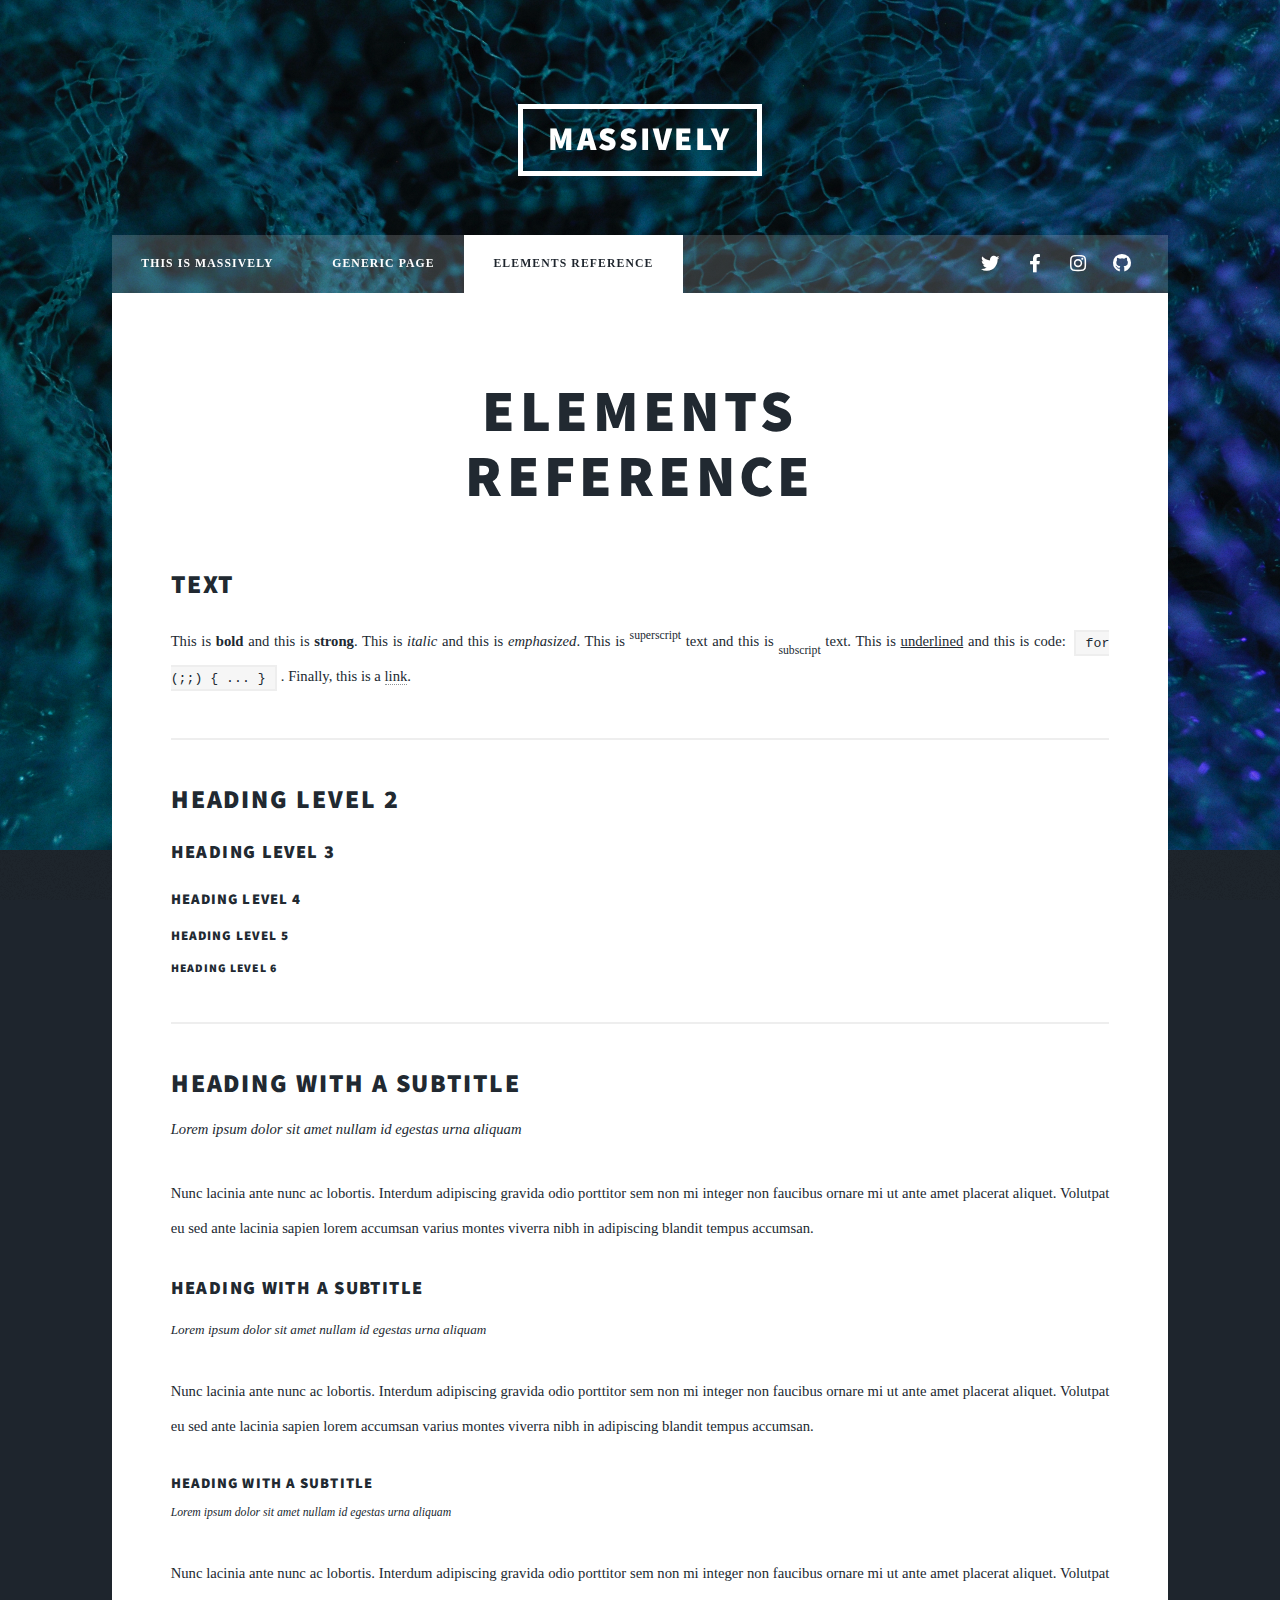
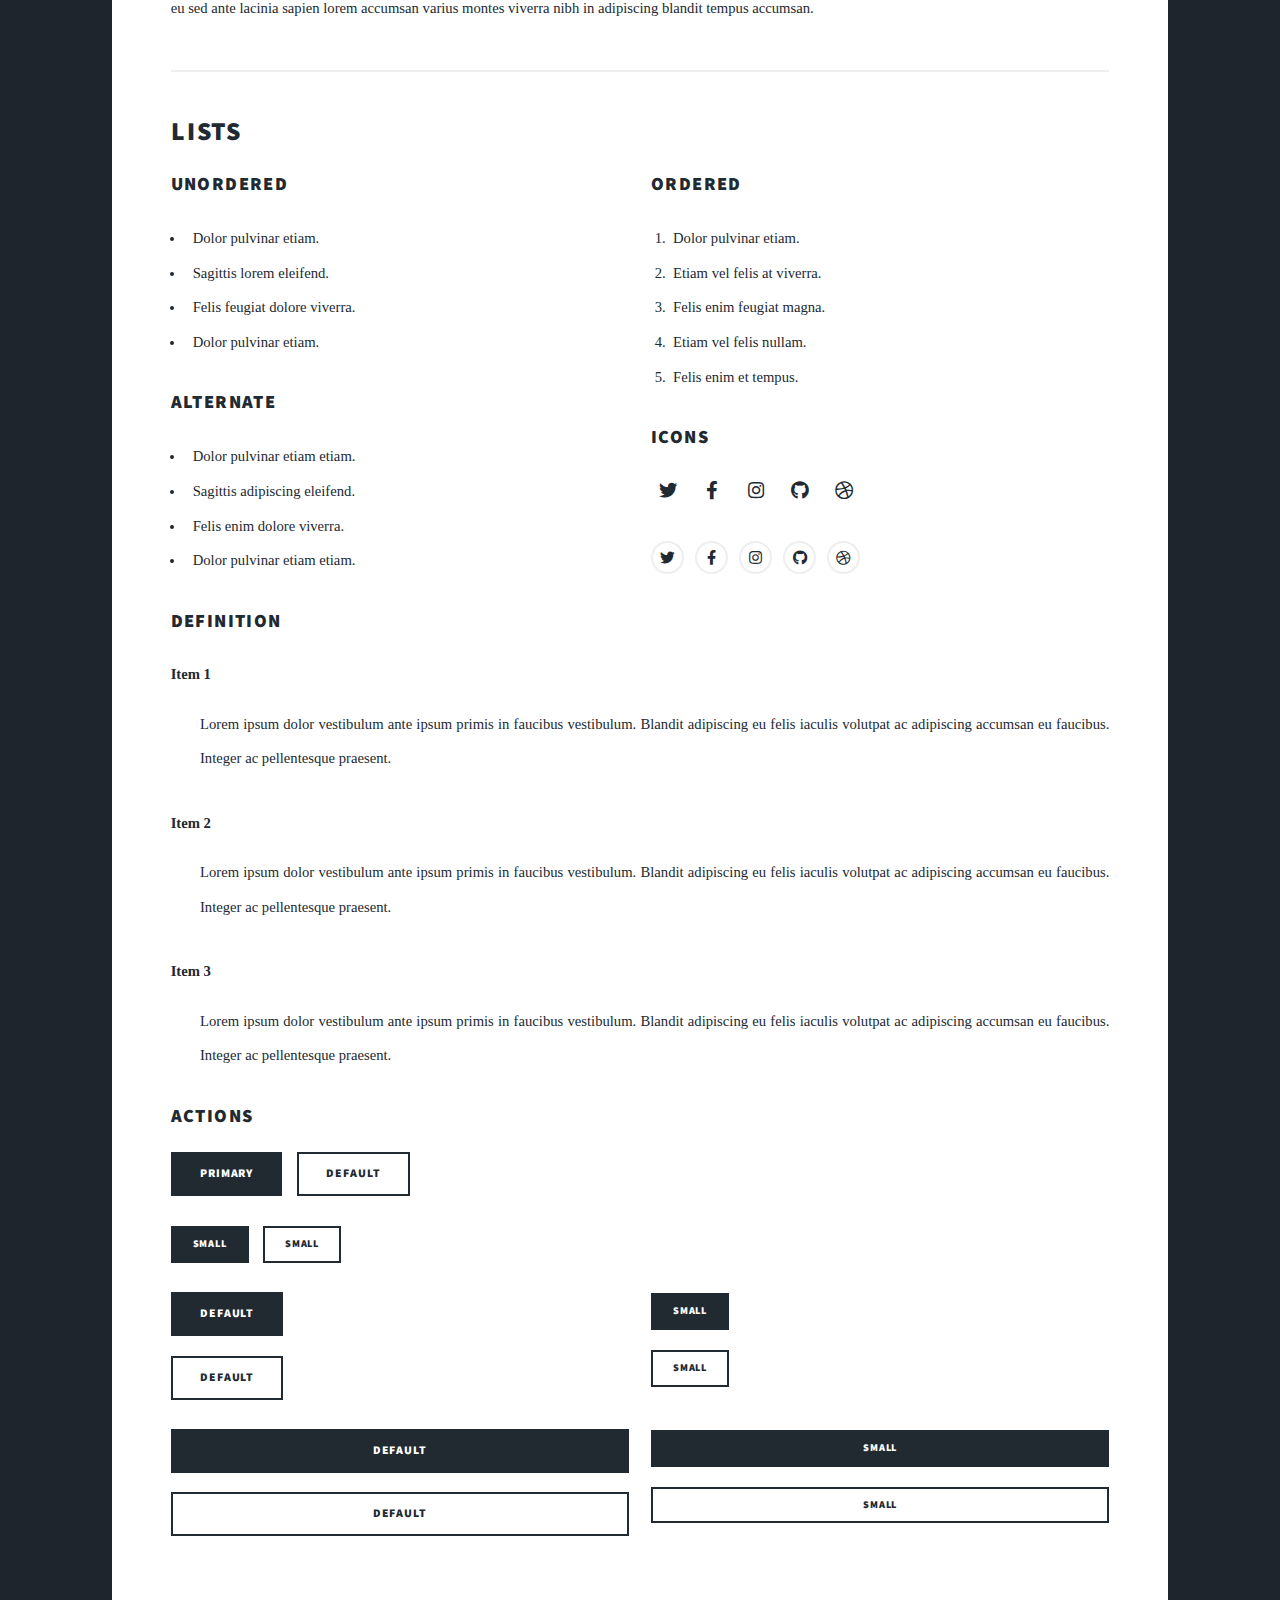
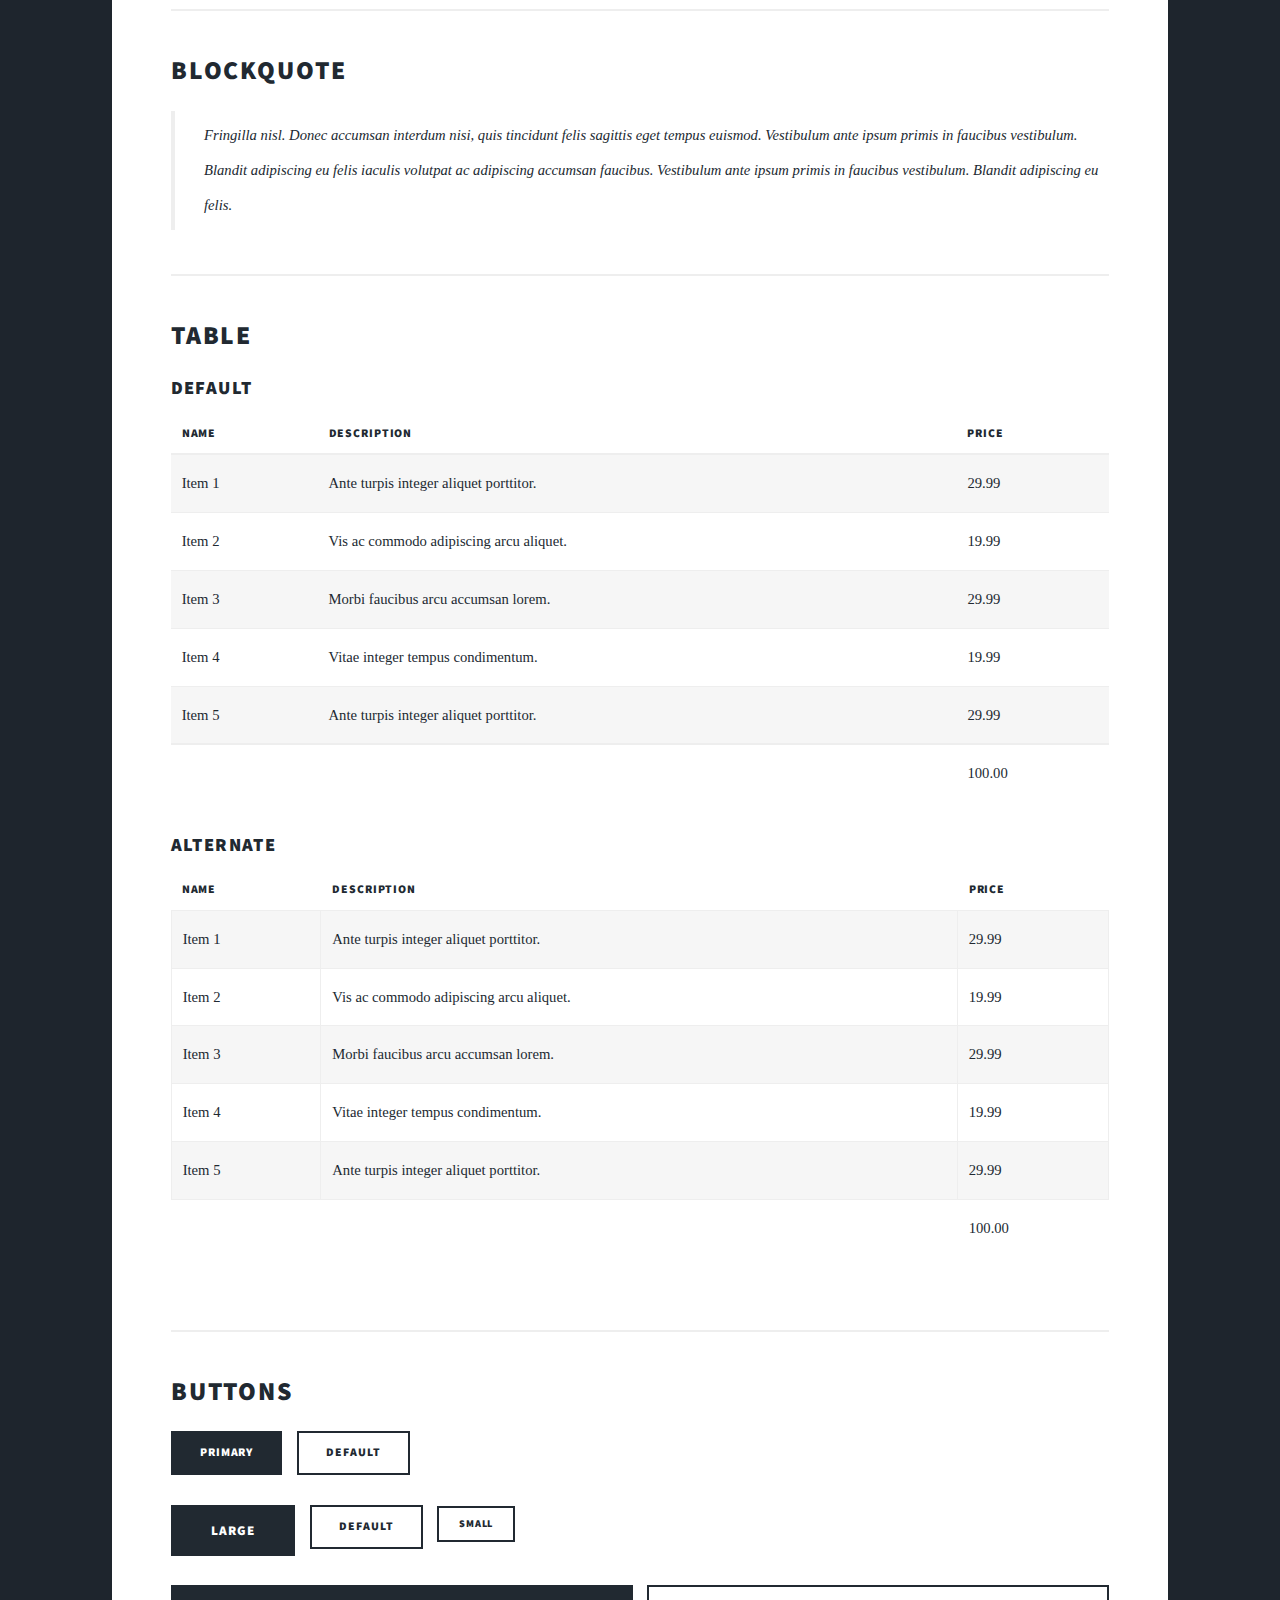
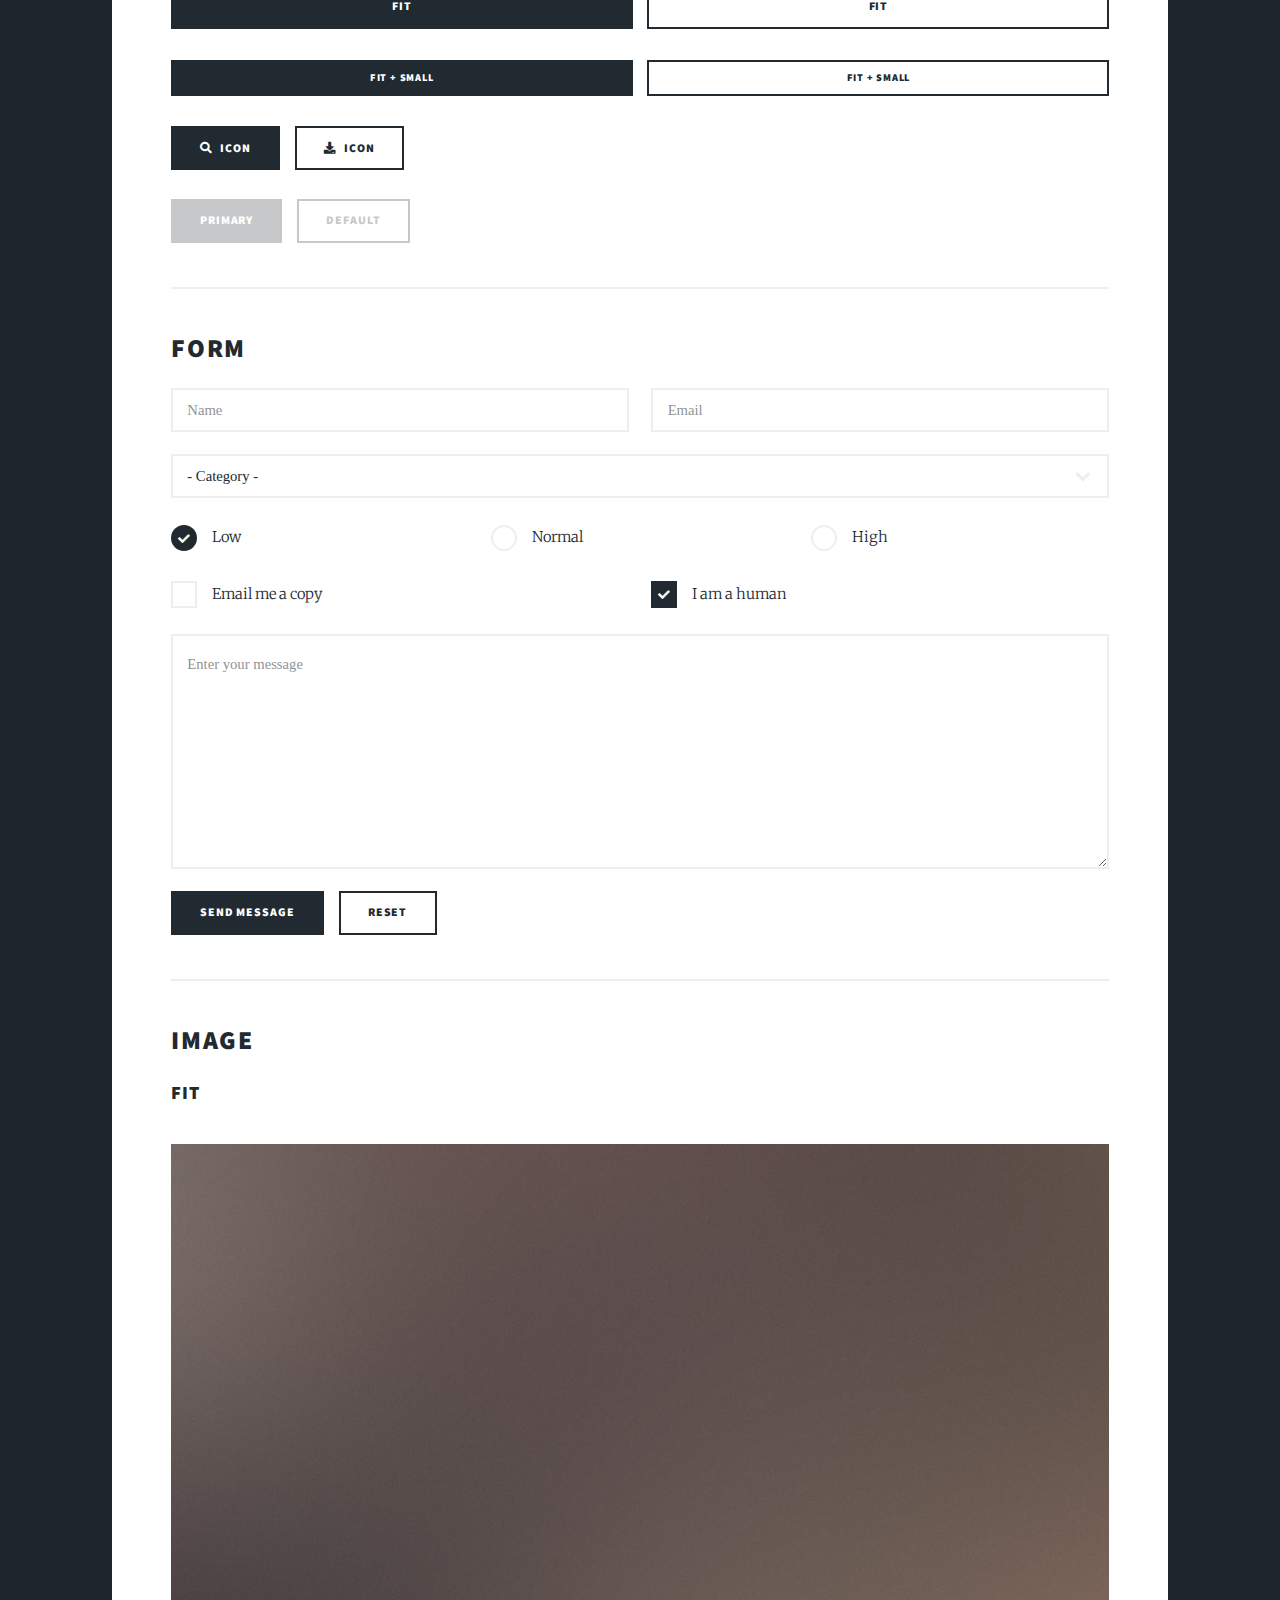
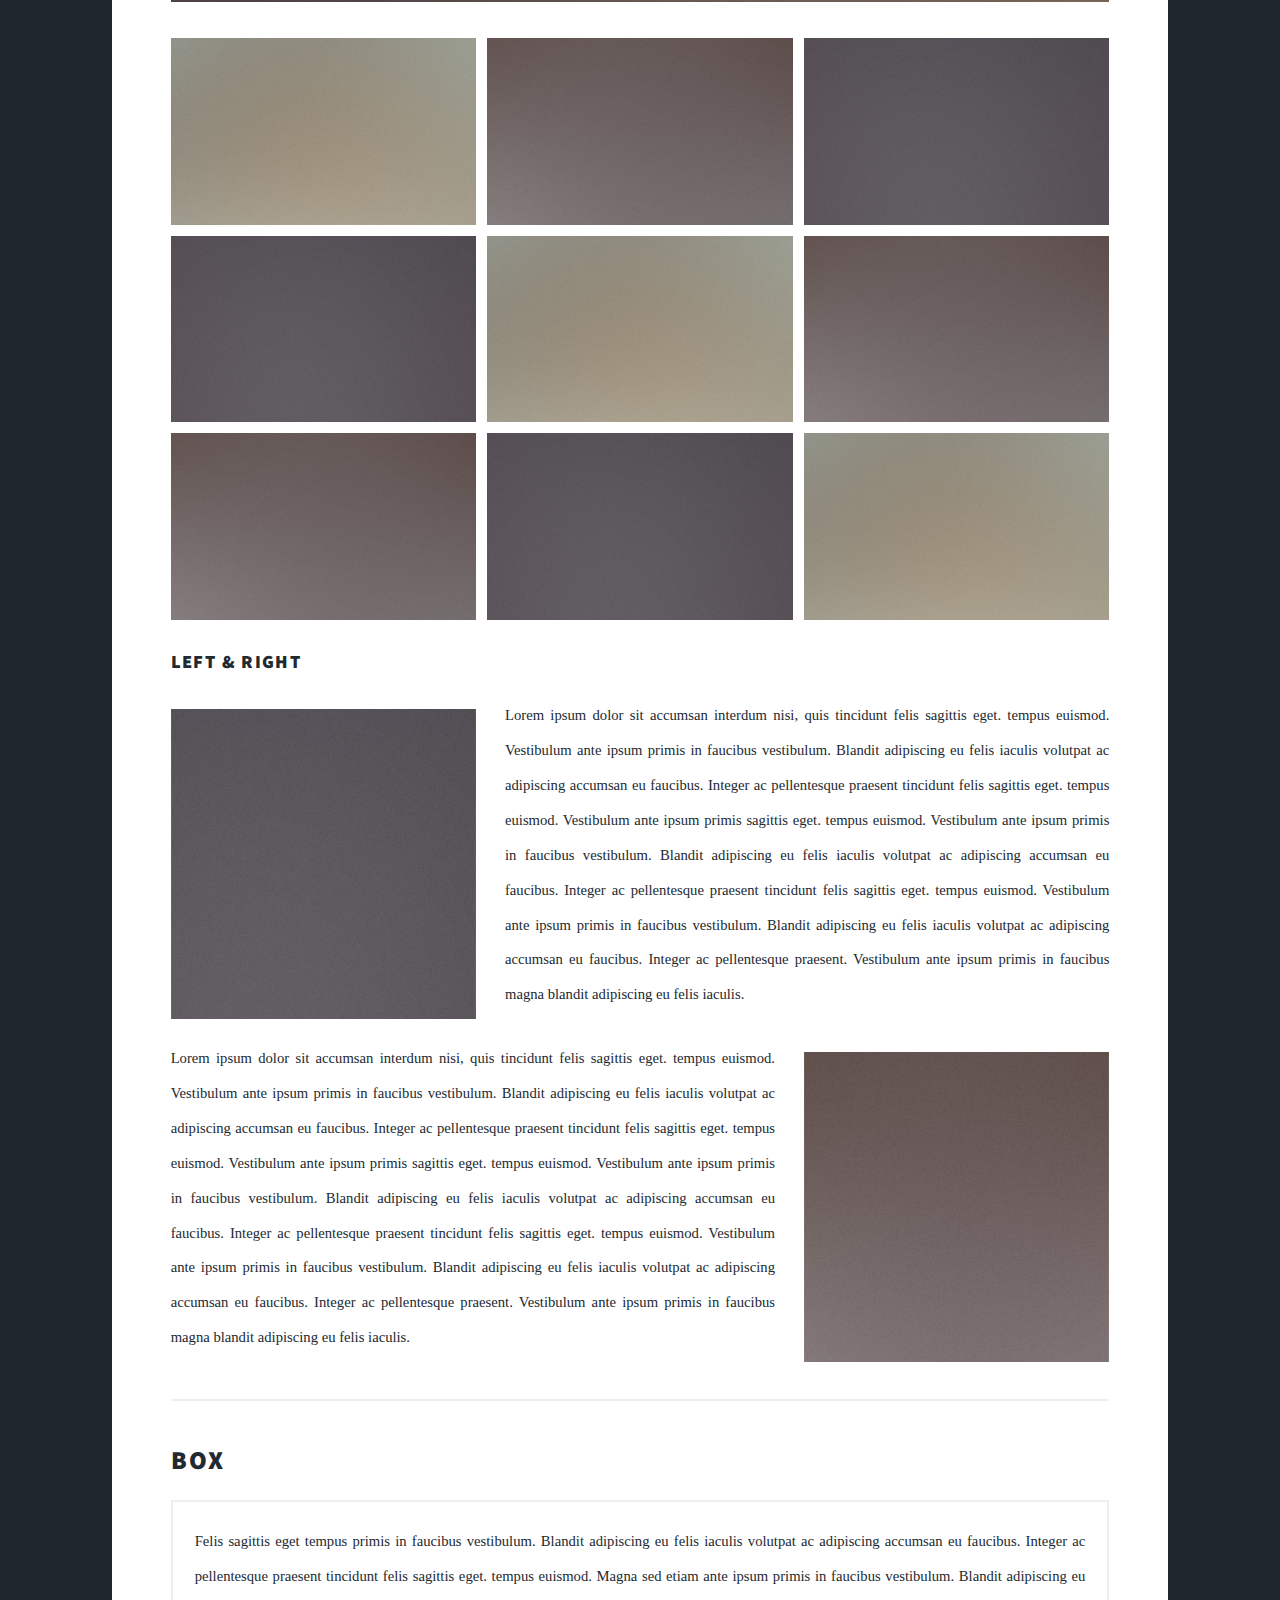
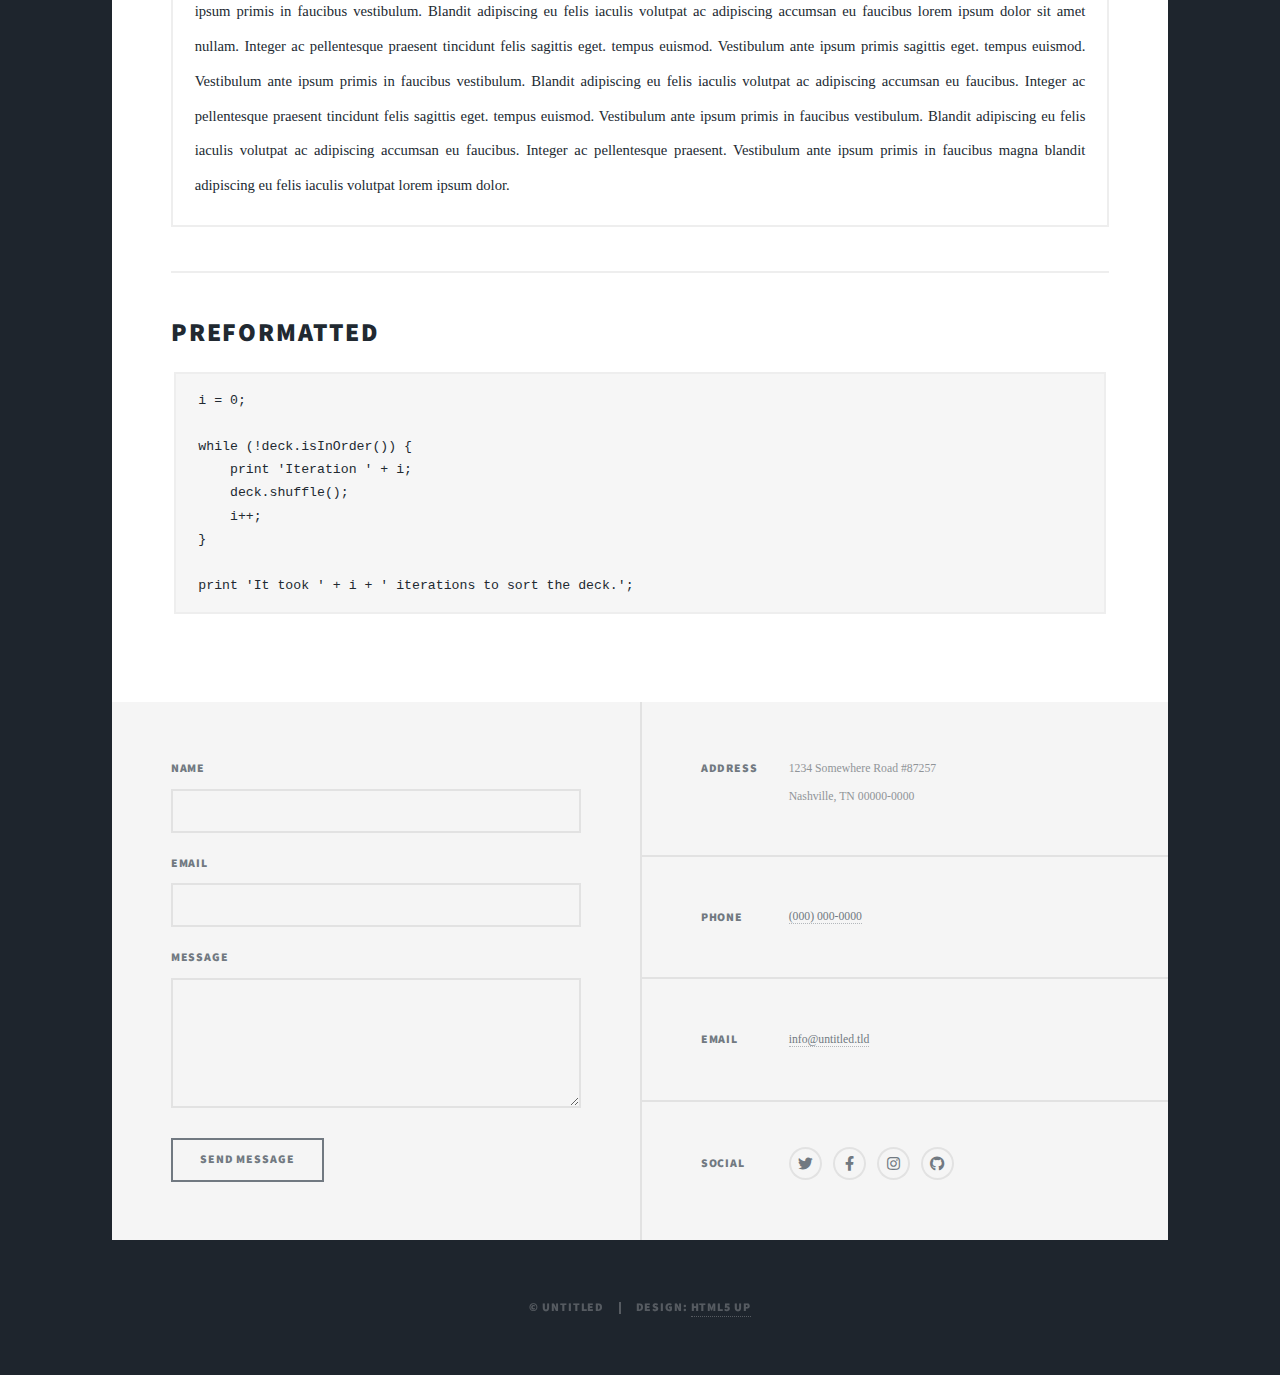
==== activites.html @ 202a36d0 "second commit" ====
<!DOCTYPE HTML>
<!--
	Massively by HTML5 UP
	html5up.net | @ajlkn
	Free for personal and commercial use under the CCA 3.0 license (html5up.net/license)
-->
<html>
	<head>
		<title>Elements Reference - Massively by HTML5 UP</title>
		<meta charset="utf-8" />
		<meta name="viewport" content="width=device-width, initial-scale=1, user-scalable=no" />
		<link rel="stylesheet" href="assets/css/main.css" />
		<noscript><link rel="stylesheet" href="assets/css/noscript.css" /></noscript>
	</head>
	<body class="is-preload">

		<!-- Wrapper -->
			<div id="wrapper">

				<!-- Header -->
					<header id="header">
						<a href="index.html" class="logo">Massively</a>
					</header>

				<!-- Nav -->
					<nav id="nav">
						<ul class="links">
							<li><a href="index.html">This is Massively</a></li>
							<li><a href="generic.html">Generic Page</a></li>
							<li class="active"><a href="elements.html">Elements Reference</a></li>
						</ul>
						<ul class="icons">
							<li><a href="#" class="icon brands fa-twitter"><span class="label">Twitter</span></a></li>
							<li><a href="#" class="icon brands fa-facebook-f"><span class="label">Facebook</span></a></li>
							<li><a href="#" class="icon brands fa-instagram"><span class="label">Instagram</span></a></li>
							<li><a href="#" class="icon brands fa-github"><span class="label">GitHub</span></a></li>
						</ul>
					</nav>

				<!-- Main -->
					<div id="main">

						<!-- Post -->
							<section class="post">
								<header class="major">
									<h1>Elements<br />
									Reference</h1>
								</header>

								<!-- Text stuff -->
									<h2>Text</h2>
									<p>This is <b>bold</b> and this is <strong>strong</strong>. This is <i>italic</i> and this is <em>emphasized</em>.
									This is <sup>superscript</sup> text and this is <sub>subscript</sub> text.
									This is <u>underlined</u> and this is code: <code>for (;;) { ... }</code>.
									Finally, this is a <a href="#">link</a>.</p>
									<hr />
									<h2>Heading Level 2</h2>
									<h3>Heading Level 3</h3>
									<h4>Heading Level 4</h4>
									<h5>Heading Level 5</h5>
									<h6>Heading Level 6</h6>
									<hr />
									<header>
										<h2>Heading with a Subtitle</h2>
										<p>Lorem ipsum dolor sit amet nullam id egestas urna aliquam</p>
									</header>
									<p>Nunc lacinia ante nunc ac lobortis. Interdum adipiscing gravida odio porttitor sem non mi integer non faucibus ornare mi ut ante amet placerat aliquet. Volutpat eu sed ante lacinia sapien lorem accumsan varius montes viverra nibh in adipiscing blandit tempus accumsan.</p>
									<header>
										<h3>Heading with a Subtitle</h3>
										<p>Lorem ipsum dolor sit amet nullam id egestas urna aliquam</p>
									</header>
									<p>Nunc lacinia ante nunc ac lobortis. Interdum adipiscing gravida odio porttitor sem non mi integer non faucibus ornare mi ut ante amet placerat aliquet. Volutpat eu sed ante lacinia sapien lorem accumsan varius montes viverra nibh in adipiscing blandit tempus accumsan.</p>
									<header>
										<h4>Heading with a Subtitle</h4>
										<p>Lorem ipsum dolor sit amet nullam id egestas urna aliquam</p>
									</header>
									<p>Nunc lacinia ante nunc ac lobortis. Interdum adipiscing gravida odio porttitor sem non mi integer non faucibus ornare mi ut ante amet placerat aliquet. Volutpat eu sed ante lacinia sapien lorem accumsan varius montes viverra nibh in adipiscing blandit tempus accumsan.</p>

									<hr />

								<!-- Lists -->
									<h2>Lists</h2>
									<div class="row">
										<div class="col-6 col-12-small">

											<h3>Unordered</h3>
											<ul>
												<li>Dolor pulvinar etiam.</li>
												<li>Sagittis lorem eleifend.</li>
												<li>Felis feugiat dolore viverra.</li>
												<li>Dolor pulvinar etiam.</li>
											</ul>

											<h3>Alternate</h3>
											<ul class="alt">
												<li>Dolor pulvinar etiam etiam.</li>
												<li>Sagittis adipiscing eleifend.</li>
												<li>Felis enim dolore viverra.</li>
												<li>Dolor pulvinar etiam etiam.</li>
											</ul>

										</div>
										<div class="col-6 col-12-small">

											<h3>Ordered</h3>
											<ol>
												<li>Dolor pulvinar etiam.</li>
												<li>Etiam vel felis at viverra.</li>
												<li>Felis enim feugiat magna.</li>
												<li>Etiam vel felis nullam.</li>
												<li>Felis enim et tempus.</li>
											</ol>

											<h3>Icons</h3>
											<ul class="icons">
												<li><a href="#" class="icon brands fa-twitter"><span class="label">Twitter</span></a></li>
												<li><a href="#" class="icon brands fa-facebook-f"><span class="label">Facebook</span></a></li>
												<li><a href="#" class="icon brands fa-instagram"><span class="label">Instagram</span></a></li>
												<li><a href="#" class="icon brands fa-github"><span class="label">Github</span></a></li>
												<li><a href="#" class="icon brands fa-dribbble"><span class="label">Dribbble</span></a></li>
											</ul>
											<ul class="icons alt">
												<li><a href="#" class="icon brands alt fa-twitter"><span class="label">Twitter</span></a></li>
												<li><a href="#" class="icon brands alt fa-facebook-f"><span class="label">Facebook</span></a></li>
												<li><a href="#" class="icon brands alt fa-instagram"><span class="label">Instagram</span></a></li>
												<li><a href="#" class="icon brands alt fa-github"><span class="label">Github</span></a></li>
												<li><a href="#" class="icon brands alt fa-dribbble"><span class="label">Dribbble</span></a></li>
											</ul>

										</div>
									</div>
									<h3>Definition</h3>
									<dl>
										<dt>Item 1</dt>
										<dd>
											<p>Lorem ipsum dolor vestibulum ante ipsum primis in faucibus vestibulum. Blandit adipiscing eu felis iaculis volutpat ac adipiscing accumsan eu faucibus. Integer ac pellentesque praesent.</p>
										</dd>
										<dt>Item 2</dt>
										<dd>
											<p>Lorem ipsum dolor vestibulum ante ipsum primis in faucibus vestibulum. Blandit adipiscing eu felis iaculis volutpat ac adipiscing accumsan eu faucibus. Integer ac pellentesque praesent.</p>
										</dd>
										<dt>Item 3</dt>
										<dd>
											<p>Lorem ipsum dolor vestibulum ante ipsum primis in faucibus vestibulum. Blandit adipiscing eu felis iaculis volutpat ac adipiscing accumsan eu faucibus. Integer ac pellentesque praesent.</p>
										</dd>
									</dl>

									<h3>Actions</h3>
									<ul class="actions">
										<li><a href="#" class="button primary">Primary</a></li>
										<li><a href="#" class="button">Default</a></li>
									</ul>
									<ul class="actions small">
										<li><a href="#" class="button primary small">Small</a></li>
										<li><a href="#" class="button small">Small</a></li>
									</ul>
									<div class="row">
										<div class="col-6 col-12-small">
											<ul class="actions stacked">
												<li><a href="#" class="button primary">Default</a></li>
												<li><a href="#" class="button">Default</a></li>
											</ul>
										</div>
										<div class="col-6 col-12-small">
											<ul class="actions stacked">
												<li><a href="#" class="button primary small">Small</a></li>
												<li><a href="#" class="button small">Small</a></li>
											</ul>
										</div>
									</div>
									<div class="row">
										<div class="col-6 col-12-small">
											<ul class="actions stacked">
												<li><a href="#" class="button primary fit">Default</a></li>
												<li><a href="#" class="button fit">Default</a></li>
											</ul>
										</div>
										<div class="col-6 col-12-small">
											<ul class="actions stacked">
												<li><a href="#" class="button primary small fit">Small</a></li>
												<li><a href="#" class="button small fit">Small</a></li>
											</ul>
										</div>
									</div>

									<hr />

								<!-- Blockquote -->
									<h2>Blockquote</h2>
									<blockquote>Fringilla nisl. Donec accumsan interdum nisi, quis tincidunt felis sagittis eget tempus euismod. Vestibulum ante ipsum primis in faucibus vestibulum. Blandit adipiscing eu felis iaculis volutpat ac adipiscing accumsan faucibus. Vestibulum ante ipsum primis in faucibus vestibulum. Blandit adipiscing eu felis.</blockquote>

									<hr />

								<!-- Table -->
									<h2>Table</h2>

									<h3>Default</h3>
									<div class="table-wrapper">
										<table>
											<thead>
												<tr>
													<th>Name</th>
													<th>Description</th>
													<th>Price</th>
												</tr>
											</thead>
											<tbody>
												<tr>
													<td>Item 1</td>
													<td>Ante turpis integer aliquet porttitor.</td>
													<td>29.99</td>
												</tr>
												<tr>
													<td>Item 2</td>
													<td>Vis ac commodo adipiscing arcu aliquet.</td>
													<td>19.99</td>
												</tr>
												<tr>
													<td>Item 3</td>
													<td> Morbi faucibus arcu accumsan lorem.</td>
													<td>29.99</td>
												</tr>
												<tr>
													<td>Item 4</td>
													<td>Vitae integer tempus condimentum.</td>
													<td>19.99</td>
												</tr>
												<tr>
													<td>Item 5</td>
													<td>Ante turpis integer aliquet porttitor.</td>
													<td>29.99</td>
												</tr>
											</tbody>
											<tfoot>
												<tr>
													<td colspan="2"></td>
													<td>100.00</td>
												</tr>
											</tfoot>
										</table>
									</div>

									<h3>Alternate</h3>
									<div class="table-wrapper">
										<table class="alt">
											<thead>
												<tr>
													<th>Name</th>
													<th>Description</th>
													<th>Price</th>
												</tr>
											</thead>
											<tbody>
												<tr>
													<td>Item 1</td>
													<td>Ante turpis integer aliquet porttitor.</td>
													<td>29.99</td>
												</tr>
												<tr>
													<td>Item 2</td>
													<td>Vis ac commodo adipiscing arcu aliquet.</td>
													<td>19.99</td>
												</tr>
												<tr>
													<td>Item 3</td>
													<td> Morbi faucibus arcu accumsan lorem.</td>
													<td>29.99</td>
												</tr>
												<tr>
													<td>Item 4</td>
													<td>Vitae integer tempus condimentum.</td>
													<td>19.99</td>
												</tr>
												<tr>
													<td>Item 5</td>
													<td>Ante turpis integer aliquet porttitor.</td>
													<td>29.99</td>
												</tr>
											</tbody>
											<tfoot>
												<tr>
													<td colspan="2"></td>
													<td>100.00</td>
												</tr>
											</tfoot>
										</table>
									</div>

									<hr />

								<!-- Buttons -->
									<h2>Buttons</h2>
									<ul class="actions">
										<li><a href="#" class="button primary">Primary</a></li>
										<li><a href="#" class="button">Default</a></li>
									</ul>
									<ul class="actions">
										<li><a href="#" class="button primary large">Large</a></li>
										<li><a href="#" class="button">Default</a></li>
										<li><a href="#" class="button small">Small</a></li>
									</ul>
									<ul class="actions fit">
										<li><a href="#" class="button primary fit">Fit</a></li>
										<li><a href="#" class="button fit">Fit</a></li>
									</ul>
									<ul class="actions fit small">
										<li><a href="#" class="button primary fit small">Fit + Small</a></li>
										<li><a href="#" class="button fit small">Fit + Small</a></li>
									</ul>
									<ul class="actions">
										<li><a href="#" class="button primary icon solid fa-search">Icon</a></li>
										<li><a href="#" class="button icon solid fa-download">Icon</a></li>
									</ul>
									<ul class="actions">
										<li><span class="button primary disabled">Primary</span></li>
										<li><span class="button disabled">Default</span></li>
									</ul>

									<hr />

								<!-- Form -->
									<h2>Form</h2>

									<form method="post" action="#">
										<div class="row gtr-uniform">
											<div class="col-6 col-12-xsmall">
												<input type="text" name="demo-name" id="demo-name" value="" placeholder="Name" />
											</div>
											<div class="col-6 col-12-xsmall">
												<input type="email" name="demo-email" id="demo-email" value="" placeholder="Email" />
											</div>
											<!-- Break -->
											<div class="col-12">
												<select name="demo-category" id="demo-category">
													<option value="">- Category -</option>
													<option value="1">Manufacturing</option>
													<option value="1">Shipping</option>
													<option value="1">Administration</option>
													<option value="1">Human Resources</option>
												</select>
											</div>
											<!-- Break -->
											<div class="col-4 col-12-small">
												<input type="radio" id="demo-priority-low" name="demo-priority" checked>
												<label for="demo-priority-low">Low</label>
											</div>
											<div class="col-4 col-12-small">
												<input type="radio" id="demo-priority-normal" name="demo-priority">
												<label for="demo-priority-normal">Normal</label>
											</div>
											<div class="col-4 col-12-small">
												<input type="radio" id="demo-priority-high" name="demo-priority">
												<label for="demo-priority-high">High</label>
											</div>
											<!-- Break -->
											<div class="col-6 col-12-small">
												<input type="checkbox" id="demo-copy" name="demo-copy">
												<label for="demo-copy">Email me a copy</label>
											</div>
											<div class="col-6 col-12-small">
												<input type="checkbox" id="demo-human" name="demo-human" checked>
												<label for="demo-human">I am a human</label>
											</div>
											<!-- Break -->
											<div class="col-12">
												<textarea name="demo-message" id="demo-message" placeholder="Enter your message" rows="6"></textarea>
											</div>
											<!-- Break -->
											<div class="col-12">
												<ul class="actions">
													<li><input type="submit" value="Send Message" class="primary" /></li>
													<li><input type="reset" value="Reset" /></li>
												</ul>
											</div>
										</div>
									</form>

									<hr />

								<!-- Image -->
									<h2>Image</h2>

									<h3>Fit</h3>
									<span class="image fit"><img src="images/pic01.jpg" alt="" /></span>
									<div class="box alt">
										<div class="row gtr-50 gtr-uniform">
											<div class="col-4"><span class="image fit"><img src="images/pic02.jpg" alt="" /></span></div>
											<div class="col-4"><span class="image fit"><img src="images/pic03.jpg" alt="" /></span></div>
											<div class="col-4"><span class="image fit"><img src="images/pic04.jpg" alt="" /></span></div>
											<!-- Break -->
											<div class="col-4"><span class="image fit"><img src="images/pic04.jpg" alt="" /></span></div>
											<div class="col-4"><span class="image fit"><img src="images/pic02.jpg" alt="" /></span></div>
											<div class="col-4"><span class="image fit"><img src="images/pic03.jpg" alt="" /></span></div>
											<!-- Break -->
											<div class="col-4"><span class="image fit"><img src="images/pic03.jpg" alt="" /></span></div>
											<div class="col-4"><span class="image fit"><img src="images/pic04.jpg" alt="" /></span></div>
											<div class="col-4"><span class="image fit"><img src="images/pic02.jpg" alt="" /></span></div>
										</div>
									</div>

									<h3>Left &amp; Right</h3>
									<p><span class="image left"><img src="images/pic08.jpg" alt="" /></span>Lorem ipsum dolor sit accumsan interdum nisi, quis tincidunt felis sagittis eget. tempus euismod. Vestibulum ante ipsum primis in faucibus vestibulum. Blandit adipiscing eu felis iaculis volutpat ac adipiscing accumsan eu faucibus. Integer ac pellentesque praesent tincidunt felis sagittis eget. tempus euismod. Vestibulum ante ipsum primis sagittis eget. tempus euismod. Vestibulum ante ipsum primis in faucibus vestibulum. Blandit adipiscing eu felis iaculis volutpat ac adipiscing accumsan eu faucibus. Integer ac pellentesque praesent tincidunt felis sagittis eget. tempus euismod. Vestibulum ante ipsum primis in faucibus vestibulum. Blandit adipiscing eu felis iaculis volutpat ac adipiscing accumsan eu faucibus. Integer ac pellentesque praesent. Vestibulum ante ipsum primis in faucibus magna blandit adipiscing eu felis iaculis.</p>
									<p><span class="image right"><img src="images/pic09.jpg" alt="" /></span>Lorem ipsum dolor sit accumsan interdum nisi, quis tincidunt felis sagittis eget. tempus euismod. Vestibulum ante ipsum primis in faucibus vestibulum. Blandit adipiscing eu felis iaculis volutpat ac adipiscing accumsan eu faucibus. Integer ac pellentesque praesent tincidunt felis sagittis eget. tempus euismod. Vestibulum ante ipsum primis sagittis eget. tempus euismod. Vestibulum ante ipsum primis in faucibus vestibulum. Blandit adipiscing eu felis iaculis volutpat ac adipiscing accumsan eu faucibus. Integer ac pellentesque praesent tincidunt felis sagittis eget. tempus euismod. Vestibulum ante ipsum primis in faucibus vestibulum. Blandit adipiscing eu felis iaculis volutpat ac adipiscing accumsan eu faucibus. Integer ac pellentesque praesent. Vestibulum ante ipsum primis in faucibus magna blandit adipiscing eu felis iaculis.</p>

									<hr />

								<!-- Box -->
									<h2>Box</h2>
									<div class="box">
										<p>Felis sagittis eget tempus primis in faucibus vestibulum. Blandit adipiscing eu felis iaculis volutpat ac adipiscing accumsan eu faucibus. Integer ac pellentesque praesent tincidunt felis sagittis eget. tempus euismod. Magna sed etiam ante ipsum primis in faucibus vestibulum. Blandit adipiscing eu ipsum primis in faucibus vestibulum. Blandit adipiscing eu felis iaculis volutpat ac adipiscing accumsan eu faucibus lorem ipsum dolor sit amet nullam. Integer ac pellentesque praesent tincidunt felis sagittis eget. tempus euismod. Vestibulum ante ipsum primis sagittis eget. tempus euismod. Vestibulum ante ipsum primis in faucibus vestibulum. Blandit adipiscing eu felis iaculis volutpat ac adipiscing accumsan eu faucibus. Integer ac pellentesque praesent tincidunt felis sagittis eget. tempus euismod. Vestibulum ante ipsum primis in faucibus vestibulum. Blandit adipiscing eu felis iaculis volutpat ac adipiscing accumsan eu faucibus. Integer ac pellentesque praesent. Vestibulum ante ipsum primis in faucibus magna blandit adipiscing eu felis iaculis volutpat lorem ipsum dolor.</p>
									</div>

									<hr />

								<!-- Preformatted Code -->
									<h2>Preformatted</h2>
									<pre><code>i = 0;

while (!deck.isInOrder()) {
    print 'Iteration ' + i;
    deck.shuffle();
    i++;
}

print 'It took ' + i + ' iterations to sort the deck.';
</code></pre>

							</section>

					</div>

				<!-- Footer -->
					<footer id="footer">
						<section>
							<form method="post" action="#">
								<div class="fields">
									<div class="field">
										<label for="name">Name</label>
										<input type="text" name="name" id="name" />
									</div>
									<div class="field">
										<label for="email">Email</label>
										<input type="text" name="email" id="email" />
									</div>
									<div class="field">
										<label for="message">Message</label>
										<textarea name="message" id="message" rows="3"></textarea>
									</div>
								</div>
								<ul class="actions">
									<li><input type="submit" value="Send Message" /></li>
								</ul>
							</form>
						</section>
						<section class="split contact">
							<section class="alt">
								<h3>Address</h3>
								<p>1234 Somewhere Road #87257<br />
								Nashville, TN 00000-0000</p>
							</section>
							<section>
								<h3>Phone</h3>
								<p><a href="#">(000) 000-0000</a></p>
							</section>
							<section>
								<h3>Email</h3>
								<p><a href="#">info@untitled.tld</a></p>
							</section>
							<section>
								<h3>Social</h3>
								<ul class="icons alt">
									<li><a href="#" class="icon brands alt fa-twitter"><span class="label">Twitter</span></a></li>
									<li><a href="#" class="icon brands alt fa-facebook-f"><span class="label">Facebook</span></a></li>
									<li><a href="#" class="icon brands alt fa-instagram"><span class="label">Instagram</span></a></li>
									<li><a href="#" class="icon brands alt fa-github"><span class="label">GitHub</span></a></li>
								</ul>
							</section>
						</section>
					</footer>

				<!-- Copyright -->
					<div id="copyright">
						<ul><li>&copy; Untitled</li><li>Design: <a href="https://html5up.net">HTML5 UP</a></li></ul>
					</div>

			</div>

		<!-- Scripts -->
			<script src="assets/js/jquery.min.js"></script>
			<script src="assets/js/jquery.scrollex.min.js"></script>
			<script src="assets/js/jquery.scrolly.min.js"></script>
			<script src="assets/js/browser.min.js"></script>
			<script src="assets/js/breakpoints.min.js"></script>
			<script src="assets/js/util.js"></script>
			<script src="assets/js/main.js"></script>

	</body>
</html>
---- assets/css/main.css ----
@import url(fontawesome-all.min.css);
@import url("https://fonts.googleapis.com/css?family=Merriweather:300,700,300italic,700italic|Source+Sans+Pro:900");

/*
	Massively by HTML5 UP
	html5up.net | @ajlkn
	Free for personal and commercial use under the CCA 3.0 license (html5up.net/license)
*/

html, body, div, span, applet, object,
iframe, h1, h2, h3, h4, h5, h6, p, blockquote,
pre, a, abbr, acronym, address, big, cite,
code, del, dfn, em, img, ins, kbd, q, s, samp,
small, strike, strong, sub, sup, tt, var, b,
u, i, center, dl, dt, dd, ol, ul, li, fieldset,
form, label, legend, table, caption, tbody,
tfoot, thead, tr, th, td, article, aside,
canvas, details, embed, figure, figcaption,
footer, header, hgroup, menu, nav, output, ruby,
section, summary, time, mark, audio, video {
	margin: 0;
	padding: 0;
	border: 0;
	font-size: 100%;
	font: inherit;
	vertical-align: baseline;}


/* Add this rule to remove the default margin on the body element */
body {
    margin: 0;
}

/* Rest of your CSS remains unchanged */


article, aside, details, figcaption, figure,
footer, header, hgroup, menu, nav, section {
	display: block;}

body {
	line-height: 1;
}

ol, ul {
	list-style: none;
}

blockquote, q {
	quotes: none;
}

	blockquote:before, blockquote:after, q:before, q:after {
		content: '';
		content: none;
	}

table {
	border-collapse: collapse;
	border-spacing: 0;
}

body {
	-webkit-text-size-adjust: none;
}

mark {
	background-color: transparent;
	color: inherit;
}

input::-moz-focus-inner {
	border: 0;
	padding: 0;
}

input, select, textarea {
	-moz-appearance: none;
	-webkit-appearance: none;
	-ms-appearance: none;
	appearance: none;
}

/* Basic */

	@-ms-viewport {
		width: device-width;
	}

	body {
		-ms-overflow-style: scrollbar;
	}

	@media screen and (max-width: 480px) {

		html, body {
			min-width: 320px;
		}

	}

	html {
		box-sizing: border-box;
	}

	*, *:before, *:after {
		box-sizing: inherit;
	}

	body {
		background-color: #1e252d;
	}

		body.is-preload *, body.is-preload *:before, body.is-preload *:after {
			-moz-animation: none !important;
			-webkit-animation: none !important;
			-ms-animation: none !important;
			animation: none !important;
			-moz-transition: none !important;
			-webkit-transition: none !important;
			-ms-transition: none !important;
			transition: none !important;
		}

/* Type */

	html {
		font-size: 16pt;
	}

		@media screen and (max-width: 1680px) {

			html {
				font-size: 12pt;
			}

		}

		@media screen and (max-width: 1280px) {

			html {
				font-size: 11pt;
			}

		}

		@media screen and (max-width: 360px) {

			html {
				font-size: 10pt;
			}

		}

	body {
		color: #212931;
	}

	body, input, select, textarea {
		font-family: "Montserrat", Georgia, serif;
		font-weight: 300;
		font-size: 1rem;
		line-height: 2.375;
	}

	a {
		-moz-transition: color 0.2s ease-in-out, background-color 0.2s ease-in-out, border-color 0.2s ease-in-out, box-shadow 0.2s ease-in-out;
		-webkit-transition: color 0.2s ease-in-out, background-color 0.2s ease-in-out, border-color 0.2s ease-in-out, box-shadow 0.2s ease-in-out;
		-ms-transition: color 0.2s ease-in-out, background-color 0.2s ease-in-out, border-color 0.2s ease-in-out, box-shadow 0.2s ease-in-out;
		transition: color 0.2s ease-in-out, background-color 0.2s ease-in-out, border-color 0.2s ease-in-out, box-shadow 0.2s ease-in-out;
		border-bottom: dotted 1px;
		text-decoration: none;
	}

		a:hover {
			border-bottom-color: transparent;
		}

	strong, b {
		font-weight: 600;
	}

	em, i {
		font-style: italic;
	}

	p {
		text-align: justify;
		margin: 0 0 2rem 0;
	}

	h1, h2, h3, h4, h5, h6 {
		font-family: "Source Sans Pro", Helvetica, sans-serif;
		font-weight: 900;
		line-height: 1.5;
		letter-spacing: 0.075em;
		text-transform: uppercase;
		margin: 0 0 1rem 0;
	}

		h1 a, h2 a, h3 a, h4 a, h5 a, h6 a {
			border-bottom: 0;
			color: inherit;
			text-decoration: none;
		}

	h1 {
		font-size: 4rem;
		line-height: 1.1;
		margin: 0 0 0rem 0;
	}

	h2 {
		font-size: 1.75rem;
		line-height: 1.3;
		margin: 0 0 1.5rem 0;
	}

	h3 {
		font-size: 1.25rem;
		margin: 0 0 1.5rem 0;
	}

	h4 {
		font-size: 1rem;
	}

	h5 {
		font-size: 0.9rem;
	}

	h6 {
		font-size: 0.8rem;
	}

	sub {
		font-size: 0.8rem;
		position: relative;
		top: 0.5rem;
	}

	sup {
		font-size: 0.8rem;
		position: relative;
		top: -0.5rem;
	}

	blockquote {
		border-left: solid 4px;
		font-style: italic;
		margin: 0 0 2rem 0;
		padding: 0.5rem 0 0.5rem 2rem;
	}

	code {
		border: solid 2px;
		font-family: "Courier New", monospace;
		font-size: 0.9rem;
		margin: 0 0.25rem;
		padding: 0.25rem 0.65rem;
	}

	pre {
		-webkit-overflow-scrolling: touch;
		font-family: "Courier New", monospace;
		font-size: 0.9rem;
		margin: 0 0 2rem 0;
	}

		pre code {
			display: block;
			line-height: 1.75;
			padding: 1rem 1.5rem;
			overflow-x: auto;
		}

	hr {
		border: 0;
		border-bottom: solid 2px;
		margin: 3rem 0;
	}

		hr.major {
			margin: 5rem 0;
		}

	.align-left {
		text-align: left;
	}

	.align-center {
		text-align: center;
	}

	.align-right {
		text-align: right;
	}

	input, select, textarea {
		color: #212931;
	}

	a {
		color: #212931;
		border-bottom-color: rgba(33, 41, 49, 0.5);
	}

		a:hover {
			border-bottom-color: transparent;
			color: #18bfef !important;
		}

	strong, b {
		color: #212931;
	}

	h1, h2, h3, h4, h5, h6 {
		color: #212931;
	}

	blockquote {
		border-left-color: #eeeeee;
	}

	code {
		background: rgba(220, 220, 220, 0.25);
		border-color: #eeeeee;
	}

	hr {
		border-bottom-color: #eeeeee;
	}

/* Row */

	.row {
		display: flex;
		flex-wrap: wrap;
		box-sizing: border-box;
		align-items: stretch;
	}

		.row > * {
			box-sizing: border-box;
		}

		.row.gtr-uniform > * > :last-child {
			margin-bottom: 0;
		}

		.row.aln-left {
			justify-content: flex-start;
		}

		.row.aln-center {
			justify-content: center;
		}

		.row.aln-right {
			justify-content: flex-end;
		}

		.row.aln-top {
			align-items: flex-start;
		}

		.row.aln-middle {
			align-items: center;
		}

		.row.aln-bottom {
			align-items: flex-end;
		}

		.row > .imp {
			order: -1;
		}

		.row > .col-1 {
			width: 8.33333%;
		}

		.row > .off-1 {
			margin-left: 8.33333%;
		}

		.row > .col-2 {
			width: 16.66667%;
		}

		.row > .off-2 {
			margin-left: 16.66667%;
		}

		.row > .col-3 {
			width: 25%;
		}

		.row > .off-3 {
			margin-left: 25%;
		}

		.row > .col-4 {
			width: 33.33333%;
		}

		.row > .off-4 {
			margin-left: 33.33333%;
		}

		.row > .col-5 {
			width: 41.66667%;
		}

		.row > .off-5 {
			margin-left: 41.66667%;
		}

		.row > .col-6 {
			width: 50%;
		}

		.row > .off-6 {
			margin-left: 50%;
		}

		.row > .col-7 {
			width: 58.33333%;
		}

		.row > .off-7 {
			margin-left: 58.33333%;
		}

		.row > .col-8 {
			width: 66.66667%;
		}

		.row > .off-8 {
			margin-left: 66.66667%;
		}

		.row > .col-9 {
			width: 75%;
		}

		.row > .off-9 {
			margin-left: 75%;
		}

		.row > .col-10 {
			width: 83.33333%;
		}

		.row > .off-10 {
			margin-left: 83.33333%;
		}

		.row > .col-11 {
			width: 91.66667%;
		}

		.row > .off-11 {
			margin-left: 91.66667%;
		}

		.row > .col-12 {
			width: 100%;
		}

		.row > .off-12 {
			margin-left: 100%;
		}

		.row.gtr-0 {
			margin-top: 0;
			margin-left: 0rem;
		}

			.row.gtr-0 > * {
				padding: 0 0 0 0rem;
			}

			.row.gtr-0.gtr-uniform {
				margin-top: 0rem;
			}

				.row.gtr-0.gtr-uniform > * {
					padding-top: 0rem;
				}

		.row.gtr-25 {
			margin-top: 0;
			margin-left: -0.375rem;
		}

			.row.gtr-25 > * {
				padding: 0 0 0 0.375rem;
			}

			.row.gtr-25.gtr-uniform {
				margin-top: -0.375rem;
			}

				.row.gtr-25.gtr-uniform > * {
					padding-top: 0.375rem;
				}

		.row.gtr-50 {
			margin-top: 0;
			margin-left: -0.75rem;
		}

			.row.gtr-50 > * {
				padding: 0 0 0 0.75rem;
			}

			.row.gtr-50.gtr-uniform {
				margin-top: -0.75rem;
			}

				.row.gtr-50.gtr-uniform > * {
					padding-top: 0.75rem;
				}

		.row {
			margin-top: 0;
			margin-left: -1.5rem;
		}

			.row > * {
				padding: 0 0 0 1.5rem;
			}

			.row.gtr-uniform {
				margin-top: -1.5rem;
			}

				.row.gtr-uniform > * {
					padding-top: 1.5rem;
				}

		.row.gtr-150 {
			margin-top: 0;
			margin-left: -2.25rem;
		}

			.row.gtr-150 > * {
				padding: 0 0 0 2.25rem;
			}

			.row.gtr-150.gtr-uniform {
				margin-top: -2.25rem;
			}

				.row.gtr-150.gtr-uniform > * {
					padding-top: 2.25rem;
				}

		.row.gtr-200 {
			margin-top: 0;
			margin-left: -3rem;
		}

			.row.gtr-200 > * {
				padding: 0 0 0 3rem;
			}

			.row.gtr-200.gtr-uniform {
				margin-top: -3rem;
			}

				.row.gtr-200.gtr-uniform > * {
					padding-top: 3rem;
				}

		@media screen and (max-width: 1680px) {

			.row {
				display: flex;
				flex-wrap: wrap;
				box-sizing: border-box;
				align-items: stretch;
			}

				.row > * {
					box-sizing: border-box;
				}

				.row.gtr-uniform > * > :last-child {
					margin-bottom: 0;
				}

				.row.aln-left {
					justify-content: flex-start;
				}

				.row.aln-center {
					justify-content: center;
				}

				.row.aln-right {
					justify-content: flex-end;
				}

				.row.aln-top {
					align-items: flex-start;
				}

				.row.aln-middle {
					align-items: center;
				}

				.row.aln-bottom {
					align-items: flex-end;
				}

				.row > .imp-xlarge {
					order: -1;
				}

				.row > .col-1-xlarge {
					width: 8.33333%;
				}

				.row > .off-1-xlarge {
					margin-left: 8.33333%;
				}

				.row > .col-2-xlarge {
					width: 16.66667%;
				}

				.row > .off-2-xlarge {
					margin-left: 16.66667%;
				}

				.row > .col-3-xlarge {
					width: 25%;
				}

				.row > .off-3-xlarge {
					margin-left: 25%;
				}

				.row > .col-4-xlarge {
					width: 33.33333%;
				}

				.row > .off-4-xlarge {
					margin-left: 33.33333%;
				}

				.row > .col-5-xlarge {
					width: 41.66667%;
				}

				.row > .off-5-xlarge {
					margin-left: 41.66667%;
				}

				.row > .col-6-xlarge {
					width: 50%;
				}

				.row > .off-6-xlarge {
					margin-left: 50%;
				}

				.row > .col-7-xlarge {
					width: 58.33333%;
				}

				.row > .off-7-xlarge {
					margin-left: 58.33333%;
				}

				.row > .col-8-xlarge {
					width: 66.66667%;
				}

				.row > .off-8-xlarge {
					margin-left: 66.66667%;
				}

				.row > .col-9-xlarge {
					width: 75%;
				}

				.row > .off-9-xlarge {
					margin-left: 75%;
				}

				.row > .col-10-xlarge {
					width: 83.33333%;
				}

				.row > .off-10-xlarge {
					margin-left: 83.33333%;
				}

				.row > .col-11-xlarge {
					width: 91.66667%;
				}

				.row > .off-11-xlarge {
					margin-left: 91.66667%;
				}

				.row > .col-12-xlarge {
					width: 100%;
				}

				.row > .off-12-xlarge {
					margin-left: 100%;
				}

				.row.gtr-0 {
					margin-top: 0;
					margin-left: 0rem;
				}

					.row.gtr-0 > * {
						padding: 0 0 0 0rem;
					}

					.row.gtr-0.gtr-uniform {
						margin-top: 0rem;
					}

						.row.gtr-0.gtr-uniform > * {
							padding-top: 0rem;
						}

				.row.gtr-25 {
					margin-top: 0;
					margin-left: -0.375rem;
				}

					.row.gtr-25 > * {
						padding: 0 0 0 0.375rem;
					}

					.row.gtr-25.gtr-uniform {
						margin-top: -0.375rem;
					}

						.row.gtr-25.gtr-uniform > * {
							padding-top: 0.375rem;
						}

				.row.gtr-50 {
					margin-top: 0;
					margin-left: -0.75rem;
				}

					.row.gtr-50 > * {
						padding: 0 0 0 0.75rem;
					}

					.row.gtr-50.gtr-uniform {
						margin-top: -0.75rem;
					}

						.row.gtr-50.gtr-uniform > * {
							padding-top: 0.75rem;
						}

				.row {
					margin-top: 0;
					margin-left: -1.5rem;
				}

					.row > * {
						padding: 0 0 0 1.5rem;
					}

					.row.gtr-uniform {
						margin-top: -1.5rem;
					}

						.row.gtr-uniform > * {
							padding-top: 1.5rem;
						}

				.row.gtr-150 {
					margin-top: 0;
					margin-left: -2.25rem;
				}

					.row.gtr-150 > * {
						padding: 0 0 0 2.25rem;
					}

					.row.gtr-150.gtr-uniform {
						margin-top: -2.25rem;
					}

						.row.gtr-150.gtr-uniform > * {
							padding-top: 2.25rem;
						}

				.row.gtr-200 {
					margin-top: 0;
					margin-left: -3rem;
				}

					.row.gtr-200 > * {
						padding: 0 0 0 3rem;
					}

					.row.gtr-200.gtr-uniform {
						margin-top: -3rem;
					}

						.row.gtr-200.gtr-uniform > * {
							padding-top: 3rem;
						}

		}

		@media screen and (max-width: 1280px) {

			.row {
				display: flex;
				flex-wrap: wrap;
				box-sizing: border-box;
				align-items: stretch;
			}

				.row > * {
					box-sizing: border-box;
				}

				.row.gtr-uniform > * > :last-child {
					margin-bottom: 0;
				}

				.row.aln-left {
					justify-content: flex-start;
				}

				.row.aln-center {
					justify-content: center;
				}

				.row.aln-right {
					justify-content: flex-end;
				}

				.row.aln-top {
					align-items: flex-start;
				}

				.row.aln-middle {
					align-items: center;
				}

				.row.aln-bottom {
					align-items: flex-end;
				}

				.row > .imp-large {
					order: -1;
				}

				.row > .col-1-large {
					width: 8.33333%;
				}

				.row > .off-1-large {
					margin-left: 8.33333%;
				}

				.row > .col-2-large {
					width: 16.66667%;
				}

				.row > .off-2-large {
					margin-left: 16.66667%;
				}

				.row > .col-3-large {
					width: 25%;
				}

				.row > .off-3-large {
					margin-left: 25%;
				}

				.row > .col-4-large {
					width: 33.33333%;
				}

				.row > .off-4-large {
					margin-left: 33.33333%;
				}

				.row > .col-5-large {
					width: 41.66667%;
				}

				.row > .off-5-large {
					margin-left: 41.66667%;
				}

				.row > .col-6-large {
					width: 50%;
				}

				.row > .off-6-large {
					margin-left: 50%;
				}

				.row > .col-7-large {
					width: 58.33333%;
				}

				.row > .off-7-large {
					margin-left: 58.33333%;
				}

				.row > .col-8-large {
					width: 66.66667%;
				}

				.row > .off-8-large {
					margin-left: 66.66667%;
				}

				.row > .col-9-large {
					width: 75%;
				}

				.row > .off-9-large {
					margin-left: 75%;
				}

				.row > .col-10-large {
					width: 83.33333%;
				}

				.row > .off-10-large {
					margin-left: 83.33333%;
				}

				.row > .col-11-large {
					width: 91.66667%;
				}

				.row > .off-11-large {
					margin-left: 91.66667%;
				}

				.row > .col-12-large {
					width: 100%;
				}

				.row > .off-12-large {
					margin-left: 100%;
				}

				.row.gtr-0 {
					margin-top: 0;
					margin-left: 0rem;
				}

					.row.gtr-0 > * {
						padding: 0 0 0 0rem;
					}

					.row.gtr-0.gtr-uniform {
						margin-top: 0rem;
					}

						.row.gtr-0.gtr-uniform > * {
							padding-top: 0rem;
						}

				.row.gtr-25 {
					margin-top: 0;
					margin-left: -0.375rem;
				}

					.row.gtr-25 > * {
						padding: 0 0 0 0.375rem;
					}

					.row.gtr-25.gtr-uniform {
						margin-top: -0.375rem;
					}

						.row.gtr-25.gtr-uniform > * {
							padding-top: 0.375rem;
						}

				.row.gtr-50 {
					margin-top: 0;
					margin-left: -0.75rem;
				}

					.row.gtr-50 > * {
						padding: 0 0 0 0.75rem;
					}

					.row.gtr-50.gtr-uniform {
						margin-top: -0.75rem;
					}

						.row.gtr-50.gtr-uniform > * {
							padding-top: 0.75rem;
						}

				.row {
					margin-top: 0;
					margin-left: -1.5rem;
				}

					.row > * {
						padding: 0 0 0 1.5rem;
					}

					.row.gtr-uniform {
						margin-top: -1.5rem;
					}

						.row.gtr-uniform > * {
							padding-top: 1.5rem;
						}

				.row.gtr-150 {
					margin-top: 0;
					margin-left: -2.25rem;
				}

					.row.gtr-150 > * {
						padding: 0 0 0 2.25rem;
					}

					.row.gtr-150.gtr-uniform {
						margin-top: -2.25rem;
					}

						.row.gtr-150.gtr-uniform > * {
							padding-top: 2.25rem;
						}

				.row.gtr-200 {
					margin-top: 0;
					margin-left: -3rem;
				}

					.row.gtr-200 > * {
						padding: 0 0 0 3rem;
					}

					.row.gtr-200.gtr-uniform {
						margin-top: -3rem;
					}

						.row.gtr-200.gtr-uniform > * {
							padding-top: 3rem;
						}

		}

		@media screen and (max-width: 980px) {

			.row {
				display: flex;
				flex-wrap: wrap;
				box-sizing: border-box;
				align-items: stretch;
			}

				.row > * {
					box-sizing: border-box;
				}

				.row.gtr-uniform > * > :last-child {
					margin-bottom: 0;
				}

				.row.aln-left {
					justify-content: flex-start;
				}

				.row.aln-center {
					justify-content: center;
				}

				.row.aln-right {
					justify-content: flex-end;
				}

				.row.aln-top {
					align-items: flex-start;
				}

				.row.aln-middle {
					align-items: center;
				}

				.row.aln-bottom {
					align-items: flex-end;
				}

				.row > .imp-medium {
					order: -1;
				}

				.row > .col-1-medium {
					width: 8.33333%;
				}

				.row > .off-1-medium {
					margin-left: 8.33333%;
				}

				.row > .col-2-medium {
					width: 16.66667%;
				}

				.row > .off-2-medium {
					margin-left: 16.66667%;
				}

				.row > .col-3-medium {
					width: 25%;
				}

				.row > .off-3-medium {
					margin-left: 25%;
				}

				.row > .col-4-medium {
					width: 33.33333%;
				}

				.row > .off-4-medium {
					margin-left: 33.33333%;
				}

				.row > .col-5-medium {
					width: 41.66667%;
				}

				.row > .off-5-medium {
					margin-left: 41.66667%;
				}

				.row > .col-6-medium {
					width: 50%;
				}

				.row > .off-6-medium {
					margin-left: 50%;
				}

				.row > .col-7-medium {
					width: 58.33333%;
				}

				.row > .off-7-medium {
					margin-left: 58.33333%;
				}

				.row > .col-8-medium {
					width: 66.66667%;
				}

				.row > .off-8-medium {
					margin-left: 66.66667%;
				}

				.row > .col-9-medium {
					width: 75%;
				}

				.row > .off-9-medium {
					margin-left: 75%;
				}

				.row > .col-10-medium {
					width: 83.33333%;
				}

				.row > .off-10-medium {
					margin-left: 83.33333%;
				}

				.row > .col-11-medium {
					width: 91.66667%;
				}

				.row > .off-11-medium {
					margin-left: 91.66667%;
				}

				.row > .col-12-medium {
					width: 100%;
				}

				.row > .off-12-medium {
					margin-left: 100%;
				}

				.row.gtr-0 {
					margin-top: 0;
					margin-left: 0rem;
				}

					.row.gtr-0 > * {
						padding: 0 0 0 0rem;
					}

					.row.gtr-0.gtr-uniform {
						margin-top: 0rem;
					}

						.row.gtr-0.gtr-uniform > * {
							padding-top: 0rem;
						}

				.row.gtr-25 {
					margin-top: 0;
					margin-left: -0.375rem;
				}

					.row.gtr-25 > * {
						padding: 0 0 0 0.375rem;
					}

					.row.gtr-25.gtr-uniform {
						margin-top: -0.375rem;
					}

						.row.gtr-25.gtr-uniform > * {
							padding-top: 0.375rem;
						}

				.row.gtr-50 {
					margin-top: 0;
					margin-left: -0.75rem;
				}

					.row.gtr-50 > * {
						padding: 0 0 0 0.75rem;
					}

					.row.gtr-50.gtr-uniform {
						margin-top: -0.75rem;
					}

						.row.gtr-50.gtr-uniform > * {
							padding-top: 0.75rem;
						}

				.row {
					margin-top: 0;
					margin-left: -1.5rem;
				}

					.row > * {
						padding: 0 0 0 1.5rem;
					}

					.row.gtr-uniform {
						margin-top: -1.5rem;
					}

						.row.gtr-uniform > * {
							padding-top: 1.5rem;
						}

				.row.gtr-150 {
					margin-top: 0;
					margin-left: -2.25rem;
				}

					.row.gtr-150 > * {
						padding: 0 0 0 2.25rem;
					}

					.row.gtr-150.gtr-uniform {
						margin-top: -2.25rem;
					}

						.row.gtr-150.gtr-uniform > * {
							padding-top: 2.25rem;
						}

				.row.gtr-200 {
					margin-top: 0;
					margin-left: -3rem;
				}

					.row.gtr-200 > * {
						padding: 0 0 0 3rem;
					}

					.row.gtr-200.gtr-uniform {
						margin-top: -3rem;
					}

						.row.gtr-200.gtr-uniform > * {
							padding-top: 3rem;
						}

		}

		@media screen and (max-width: 736px) {

			.row {
				display: flex;
				flex-wrap: wrap;
				box-sizing: border-box;
				align-items: stretch;
			}

				.row > * {
					box-sizing: border-box;
				}

				.row.gtr-uniform > * > :last-child {
					margin-bottom: 0;
				}

				.row.aln-left {
					justify-content: flex-start;
				}

				.row.aln-center {
					justify-content: center;
				}

				.row.aln-right {
					justify-content: flex-end;
				}

				.row.aln-top {
					align-items: flex-start;
				}

				.row.aln-middle {
					align-items: center;
				}

				.row.aln-bottom {
					align-items: flex-end;
				}

				.row > .imp-small {
					order: -1;
				}

				.row > .col-1-small {
					width: 8.33333%;
				}

				.row > .off-1-small {
					margin-left: 8.33333%;
				}

				.row > .col-2-small {
					width: 16.66667%;
				}

				.row > .off-2-small {
					margin-left: 16.66667%;
				}

				.row > .col-3-small {
					width: 25%;
				}

				.row > .off-3-small {
					margin-left: 25%;
				}

				.row > .col-4-small {
					width: 33.33333%;
				}

				.row > .off-4-small {
					margin-left: 33.33333%;
				}

				.row > .col-5-small {
					width: 41.66667%;
				}

				.row > .off-5-small {
					margin-left: 41.66667%;
				}

				.row > .col-6-small {
					width: 50%;
				}

				.row > .off-6-small {
					margin-left: 50%;
				}

				.row > .col-7-small {
					width: 58.33333%;
				}

				.row > .off-7-small {
					margin-left: 58.33333%;
				}

				.row > .col-8-small {
					width: 66.66667%;
				}

				.row > .off-8-small {
					margin-left: 66.66667%;
				}

				.row > .col-9-small {
					width: 75%;
				}

				.row > .off-9-small {
					margin-left: 75%;
				}

				.row > .col-10-small {
					width: 83.33333%;
				}

				.row > .off-10-small {
					margin-left: 83.33333%;
				}

				.row > .col-11-small {
					width: 91.66667%;
				}

				.row > .off-11-small {
					margin-left: 91.66667%;
				}

				.row > .col-12-small {
					width: 100%;
				}

				.row > .off-12-small {
					margin-left: 100%;
				}

				.row.gtr-0 {
					margin-top: 0;
					margin-left: 0rem;
				}

					.row.gtr-0 > * {
						padding: 0 0 0 0rem;
					}

					.row.gtr-0.gtr-uniform {
						margin-top: 0rem;
					}

						.row.gtr-0.gtr-uniform > * {
							padding-top: 0rem;
						}

				.row.gtr-25 {
					margin-top: 0;
					margin-left: -0.375rem;
				}

					.row.gtr-25 > * {
						padding: 0 0 0 0.375rem;
					}

					.row.gtr-25.gtr-uniform {
						margin-top: -0.375rem;
					}

						.row.gtr-25.gtr-uniform > * {
							padding-top: 0.375rem;
						}

				.row.gtr-50 {
					margin-top: 0;
					margin-left: -0.75rem;
				}

					.row.gtr-50 > * {
						padding: 0 0 0 0.75rem;
					}

					.row.gtr-50.gtr-uniform {
						margin-top: -0.75rem;
					}

						.row.gtr-50.gtr-uniform > * {
							padding-top: 0.75rem;
						}

				.row {
					margin-top: 0;
					margin-left: -1.5rem;
				}

					.row > * {
						padding: 0 0 0 1.5rem;
					}

					.row.gtr-uniform {
						margin-top: -1.5rem;
					}

						.row.gtr-uniform > * {
							padding-top: 1.5rem;
						}

				.row.gtr-150 {
					margin-top: 0;
					margin-left: -2.25rem;
				}

					.row.gtr-150 > * {
						padding: 0 0 0 2.25rem;
					}

					.row.gtr-150.gtr-uniform {
						margin-top: -2.25rem;
					}

						.row.gtr-150.gtr-uniform > * {
							padding-top: 2.25rem;
						}

				.row.gtr-200 {
					margin-top: 0;
					margin-left: -3rem;
				}

					.row.gtr-200 > * {
						padding: 0 0 0 3rem;
					}

					.row.gtr-200.gtr-uniform {
						margin-top: -3rem;
					}

						.row.gtr-200.gtr-uniform > * {
							padding-top: 3rem;
						}

		}

		@media screen and (max-width: 480px) {

			.row {
				display: flex;
				flex-wrap: wrap;
				box-sizing: border-box;
				align-items: stretch;
			}

				.row > * {
					box-sizing: border-box;
				}

				.row.gtr-uniform > * > :last-child {
					margin-bottom: 0;
				}

				.row.aln-left {
					justify-content: flex-start;
				}

				.row.aln-center {
					justify-content: center;
				}

				.row.aln-right {
					justify-content: flex-end;
				}

				.row.aln-top {
					align-items: flex-start;
				}

				.row.aln-middle {
					align-items: center;
				}

				.row.aln-bottom {
					align-items: flex-end;
				}

				.row > .imp-xsmall {
					order: -1;
				}

				.row > .col-1-xsmall {
					width: 8.33333%;
				}

				.row > .off-1-xsmall {
					margin-left: 8.33333%;
				}

				.row > .col-2-xsmall {
					width: 16.66667%;
				}

				.row > .off-2-xsmall {
					margin-left: 16.66667%;
				}

				.row > .col-3-xsmall {
					width: 25%;
				}

				.row > .off-3-xsmall {
					margin-left: 25%;
				}

				.row > .col-4-xsmall {
					width: 33.33333%;
				}

				.row > .off-4-xsmall {
					margin-left: 33.33333%;
				}

				.row > .col-5-xsmall {
					width: 41.66667%;
				}

				.row > .off-5-xsmall {
					margin-left: 41.66667%;
				}

				.row > .col-6-xsmall {
					width: 50%;
				}

				.row > .off-6-xsmall {
					margin-left: 50%;
				}

				.row > .col-7-xsmall {
					width: 58.33333%;
				}

				.row > .off-7-xsmall {
					margin-left: 58.33333%;
				}

				.row > .col-8-xsmall {
					width: 66.66667%;
				}

				.row > .off-8-xsmall {
					margin-left: 66.66667%;
				}

				.row > .col-9-xsmall {
					width: 75%;
				}

				.row > .off-9-xsmall {
					margin-left: 75%;
				}

				.row > .col-10-xsmall {
					width: 83.33333%;
				}

				.row > .off-10-xsmall {
					margin-left: 83.33333%;
				}

				.row > .col-11-xsmall {
					width: 91.66667%;
				}

				.row > .off-11-xsmall {
					margin-left: 91.66667%;
				}

				.row > .col-12-xsmall {
					width: 100%;
				}

				.row > .off-12-xsmall {
					margin-left: 100%;
				}

				.row.gtr-0 {
					margin-top: 0;
					margin-left: 0rem;
				}

					.row.gtr-0 > * {
						padding: 0 0 0 0rem;
					}

					.row.gtr-0.gtr-uniform {
						margin-top: 0rem;
					}

						.row.gtr-0.gtr-uniform > * {
							padding-top: 0rem;
						}

				.row.gtr-25 {
					margin-top: 0;
					margin-left: -0.375rem;
				}

					.row.gtr-25 > * {
						padding: 0 0 0 0.375rem;
					}

					.row.gtr-25.gtr-uniform {
						margin-top: -0.375rem;
					}

						.row.gtr-25.gtr-uniform > * {
							padding-top: 0.375rem;
						}

				.row.gtr-50 {
					margin-top: 0;
					margin-left: -0.75rem;
				}

					.row.gtr-50 > * {
						padding: 0 0 0 0.75rem;
					}

					.row.gtr-50.gtr-uniform {
						margin-top: -0.75rem;
					}

						.row.gtr-50.gtr-uniform > * {
							padding-top: 0.75rem;
						}

				.row {
					margin-top: 0;
					margin-left: -1.5rem;
				}

					.row > * {
						padding: 0 0 0 1.5rem;
					}

					.row.gtr-uniform {
						margin-top: -1.5rem;
					}

						.row.gtr-uniform > * {
							padding-top: 1.5rem;
						}

				.row.gtr-150 {
					margin-top: 0;
					margin-left: -2.25rem;
				}

					.row.gtr-150 > * {
						padding: 0 0 0 2.25rem;
					}

					.row.gtr-150.gtr-uniform {
						margin-top: -2.25rem;
					}

						.row.gtr-150.gtr-uniform > * {
							padding-top: 2.25rem;
						}

				.row.gtr-200 {
					margin-top: 0;
					margin-left: -3rem;
				}

					.row.gtr-200 > * {
						padding: 0 0 0 3rem;
					}

					.row.gtr-200.gtr-uniform {
						margin-top: -3rem;
					}

						.row.gtr-200.gtr-uniform > * {
							padding-top: 3rem;
						}

		}

		@media screen and (max-width: 360px) {

			.row {
				display: flex;
				flex-wrap: wrap;
				box-sizing: border-box;
				align-items: stretch;
			}

				.row > * {
					box-sizing: border-box;
				}

				.row.gtr-uniform > * > :last-child {
					margin-bottom: 0;
				}

				.row.aln-left {
					justify-content: flex-start;
				}

				.row.aln-center {
					justify-content: center;
				}

				.row.aln-right {
					justify-content: flex-end;
				}

				.row.aln-top {
					align-items: flex-start;
				}

				.row.aln-middle {
					align-items: center;
				}

				.row.aln-bottom {
					align-items: flex-end;
				}

				.row > .imp-xxsmall {
					order: -1;
				}

				.row > .col-1-xxsmall {
					width: 8.33333%;
				}

				.row > .off-1-xxsmall {
					margin-left: 8.33333%;
				}

				.row > .col-2-xxsmall {
					width: 16.66667%;
				}

				.row > .off-2-xxsmall {
					margin-left: 16.66667%;
				}

				.row > .col-3-xxsmall {
					width: 25%;
				}

				.row > .off-3-xxsmall {
					margin-left: 25%;
				}

				.row > .col-4-xxsmall {
					width: 33.33333%;
				}

				.row > .off-4-xxsmall {
					margin-left: 33.33333%;
				}

				.row > .col-5-xxsmall {
					width: 41.66667%;
				}

				.row > .off-5-xxsmall {
					margin-left: 41.66667%;
				}

				.row > .col-6-xxsmall {
					width: 50%;
				}

				.row > .off-6-xxsmall {
					margin-left: 50%;
				}

				.row > .col-7-xxsmall {
					width: 58.33333%;
				}

				.row > .off-7-xxsmall {
					margin-left: 58.33333%;
				}

				.row > .col-8-xxsmall {
					width: 66.66667%;
				}

				.row > .off-8-xxsmall {
					margin-left: 66.66667%;
				}

				.row > .col-9-xxsmall {
					width: 75%;
				}

				.row > .off-9-xxsmall {
					margin-left: 75%;
				}

				.row > .col-10-xxsmall {
					width: 83.33333%;
				}

				.row > .off-10-xxsmall {
					margin-left: 83.33333%;
				}

				.row > .col-11-xxsmall {
					width: 91.66667%;
				}

				.row > .off-11-xxsmall {
					margin-left: 91.66667%;
				}

				.row > .col-12-xxsmall {
					width: 100%;
				}

				.row > .off-12-xxsmall {
					margin-left: 100%;
				}

				.row.gtr-0 {
					margin-top: 0;
					margin-left: 0rem;
				}

					.row.gtr-0 > * {
						padding: 0 0 0 0rem;
					}

					.row.gtr-0.gtr-uniform {
						margin-top: 0rem;
					}

						.row.gtr-0.gtr-uniform > * {
							padding-top: 0rem;
						}

				.row.gtr-25 {
					margin-top: 0;
					margin-left: -0.375rem;
				}

					.row.gtr-25 > * {
						padding: 0 0 0 0.375rem;
					}

					.row.gtr-25.gtr-uniform {
						margin-top: -0.375rem;
					}

						.row.gtr-25.gtr-uniform > * {
							padding-top: 0.375rem;
						}

				.row.gtr-50 {
					margin-top: 0;
					margin-left: -0.75rem;
				}

					.row.gtr-50 > * {
						padding: 0 0 0 0.75rem;
					}

					.row.gtr-50.gtr-uniform {
						margin-top: -0.75rem;
					}

						.row.gtr-50.gtr-uniform > * {
							padding-top: 0.75rem;
						}

				.row {
					margin-top: 0;
					margin-left: -1.5rem;
				}

					.row > * {
						padding: 0 0 0 1.5rem;
					}

					.row.gtr-uniform {
						margin-top: -1.5rem;
					}

						.row.gtr-uniform > * {
							padding-top: 1.5rem;
						}

				.row.gtr-150 {
					margin-top: 0;
					margin-left: -2.25rem;
				}

					.row.gtr-150 > * {
						padding: 0 0 0 2.25rem;
					}

					.row.gtr-150.gtr-uniform {
						margin-top: -2.25rem;
					}

						.row.gtr-150.gtr-uniform > * {
							padding-top: 2.25rem;
						}

				.row.gtr-200 {
					margin-top: 0;
					margin-left: -3rem;
				}

					.row.gtr-200 > * {
						padding: 0 0 0 3rem;
					}

					.row.gtr-200.gtr-uniform {
						margin-top: -3rem;
					}

						.row.gtr-200.gtr-uniform > * {
							padding-top: 3rem;
						}

		}

/* Box */

	.box {
		border: solid 2px;
		margin-bottom: 2rem;
		padding: 1.5rem;
	}

		.box > :last-child,
		.box > :last-child > :last-child,
		.box > :last-child > :last-child > :last-child {
			margin-bottom: 0;
		}

		.box.alt {
			border: 0;
			border-radius: 0;
			padding: 0;
		}

	.box {
		border-color: #eeeeee;
	}

/* Button */

	input[type="submit"],
	input[type="reset"],
	input[type="button"],
	button,
	.button {
		-moz-appearance: none;
		-webkit-appearance: none;
		-ms-appearance: none;
		appearance: none;
		-moz-transition: background-color 0.2s ease-in-out, box-shadow 0.2s ease-in-out, color 0.2s ease-in-out;
		-webkit-transition: background-color 0.2s ease-in-out, box-shadow 0.2s ease-in-out, color 0.2s ease-in-out;
		-ms-transition: background-color 0.2s ease-in-out, box-shadow 0.2s ease-in-out, color 0.2s ease-in-out;
		transition: background-color 0.2s ease-in-out, box-shadow 0.2s ease-in-out, color 0.2s ease-in-out;
		border: 0;
		border-radius: 0;
		cursor: pointer;
		display: inline-block;
		font-family: "Source Sans Pro", Helvetica, sans-serif;
		font-size: 0.8rem;
		font-weight: 900;
		letter-spacing: 0.075em;
		height: 3rem;
		line-height: 3rem;
		padding: 0 2rem;
		text-align: center;
		text-decoration: none;
		text-transform: uppercase;
		white-space: nowrap;
	}

		input[type="submit"].icon:before,
		input[type="reset"].icon:before,
		input[type="button"].icon:before,
		button.icon:before,
		.button.icon:before {
			margin-right: 0.5rem;
		}

		input[type="submit"].icon.solo,
		input[type="reset"].icon.solo,
		input[type="button"].icon.solo,
		button.icon.solo,
		.button.icon.solo {
			position: relative;
			width: 4rem;
			height: 4rem;
			line-height: 4rem;
			border-radius: 4rem;
			text-indent: 4rem;
			overflow: hidden;
			padding: 0;
			white-space: nowrap;
		}

			input[type="submit"].icon.solo:before,
			input[type="reset"].icon.solo:before,
			input[type="button"].icon.solo:before,
			button.icon.solo:before,
			.button.icon.solo:before {
				position: absolute;
				display: block;
				top: 0;
				left: 0;
				width: inherit;
				height: inherit;
				line-height: inherit;
				font-size: 1.25rem;
				margin-right: 0;
				text-align: center;
				text-indent: 0;
			}

		input[type="submit"].fit,
		input[type="reset"].fit,
		input[type="button"].fit,
		button.fit,
		.button.fit {
			width: 100%;
		}

		input[type="submit"].small,
		input[type="reset"].small,
		input[type="button"].small,
		button.small,
		.button.small {
			font-size: 0.7rem;
			height: 2.5rem;
			line-height: 2.5rem;
			padding: 0 1.5rem;
		}

		input[type="submit"].large,
		input[type="reset"].large,
		input[type="button"].large,
		button.large,
		.button.large {
			font-size: 0.9rem;
			height: 3.5rem;
			line-height: 3.5rem;
			padding: 0 2.75rem;
		}

		@media screen and (max-width: 980px) {

			input[type="submit"],
			input[type="reset"],
			input[type="button"],
			button,
			.button {
				font-size: 0.9rem;
				height: 3.25rem;
				line-height: 3.25rem;
			}

				input[type="submit"].large,
				input[type="reset"].large,
				input[type="button"].large,
				button.large,
				.button.large {
					font-size: 1rem;
					height: 3.75rem;
					line-height: 3.75rem;
				}

		}

		input[type="submit"].disabled, input[type="submit"]:disabled,
		input[type="reset"].disabled,
		input[type="reset"]:disabled,
		input[type="button"].disabled,
		input[type="button"]:disabled,
		button.disabled,
		button:disabled,
		.button.disabled,
		.button:disabled {
			pointer-events: none;
			opacity: 0.25;
		}

	input[type="submit"],
	input[type="reset"],
	input[type="button"],
	button,
	.button {
		background-color: transparent;
		box-shadow: inset 0 0 0 2px #212931;
		color: #212931 !important;
	}

		input[type="submit"]:hover,
		input[type="reset"]:hover,
		input[type="button"]:hover,
		button:hover,
		.button:hover {
			box-shadow: inset 0 0 0 2px #18bfef;
			color: #18bfef !important;
		}

		input[type="submit"].primary,
		input[type="reset"].primary,
		input[type="button"].primary,
		button.primary,
		.button.primary {
			background-color: #212931;
			box-shadow: none;
			color: #ffffff !important;
		}

			input[type="submit"].primary:hover,
			input[type="reset"].primary:hover,
			input[type="button"].primary:hover,
			button.primary:hover,
			.button.primary:hover {
				background-color: #18bfef;
			}

/* Form */

	form {
		margin: 0 0 2rem 0;
	}

		form > :last-child {
			margin-bottom: 0;
		}

		form > .fields {
			display: -moz-flex;
			display: -webkit-flex;
			display: -ms-flex;
			display: flex;
			-moz-flex-wrap: wrap;
			-webkit-flex-wrap: wrap;
			-ms-flex-wrap: wrap;
			flex-wrap: wrap;
			width: calc(100% + 3rem);
			margin: -1.5rem 0 2rem -1.5rem;
		}

			form > .fields > .field {
				-moz-flex-grow: 0;
				-webkit-flex-grow: 0;
				-ms-flex-grow: 0;
				flex-grow: 0;
				-moz-flex-shrink: 0;
				-webkit-flex-shrink: 0;
				-ms-flex-shrink: 0;
				flex-shrink: 0;
				padding: 1.5rem 0 0 1.5rem;
				width: calc(100% - 1.5rem);
			}

				form > .fields > .field.half {
					width: calc(50% - 0.75rem);
				}

				form > .fields > .field.third {
					width: calc(100%/3 - 0.5rem);
				}

				form > .fields > .field.quarter {
					width: calc(25% - 0.375rem);
				}

		@media screen and (max-width: 480px) {

			form > .fields {
				width: calc(100% + 3rem);
				margin: -1.5rem 0 2rem -1.5rem;
			}

				form > .fields > .field {
					padding: 1.5rem 0 0 1.5rem;
					width: calc(100% - 1.5rem);
				}

					form > .fields > .field.half {
						width: calc(100% - 1.5rem);
					}

					form > .fields > .field.third {
						width: calc(100% - 1.5rem);
					}

					form > .fields > .field.quarter {
						width: calc(100% - 1.5rem);
					}

		}

	label {
		display: block;
		font-family: "Source Sans Pro", Helvetica, sans-serif;
		font-weight: 900;
		line-height: 1.5;
		letter-spacing: 0.075em;
		font-size: 0.8rem;
		text-transform: uppercase;
		margin: 0 0 0.75rem 0;
	}

		@media screen and (max-width: 980px) {

			label {
				font-size: 0.9rem;
			}

		}

	input[type="text"],
	input[type="password"],
	input[type="email"],
	select,
	textarea {
		-moz-appearance: none;
		-webkit-appearance: none;
		-ms-appearance: none;
		appearance: none;
		background: transparent;
		border-radius: 0;
		border: solid 2px;
		color: inherit;
		display: block;
		outline: 0;
		padding: 0 1rem;
		text-decoration: none;
		width: 100%;
	}

		input[type="text"]:invalid,
		input[type="password"]:invalid,
		input[type="email"]:invalid,
		select:invalid,
		textarea:invalid {
			box-shadow: none;
		}

	select {
		background-size: 1.25rem;
		background-repeat: no-repeat;
		background-position: calc(100% - 1rem) center;
		height: 3rem;
		padding-right: 3rem;
		text-overflow: ellipsis;
	}

		select:focus::-ms-value {
			background-color: transparent;
		}

		select::-ms-expand {
			display: none;
		}

	input[type="text"],
	input[type="password"],
	input[type="email"],
	select {
		height: 3rem;
	}

	textarea {
		padding: 0.75rem 1rem;
	}

	input[type="checkbox"],
	input[type="radio"] {
		-moz-appearance: none;
		-webkit-appearance: none;
		-ms-appearance: none;
		appearance: none;
		display: block;
		float: left;
		margin-right: -2rem;
		opacity: 0;
		width: 1rem;
		z-index: -1;
	}

		input[type="checkbox"] + label,
		input[type="radio"] + label {
			text-decoration: none;
			cursor: pointer;
			display: inline-block;
			font-size: 1rem;
			letter-spacing: 0;
			font-family: "Merriweather", Georgia, serif;
			text-transform: none;
			font-weight: 300;
			padding-left: 2.8rem;
			padding-right: 1rem;
			position: relative;
		}

			input[type="checkbox"] + label:before,
			input[type="radio"] + label:before {
				-moz-osx-font-smoothing: grayscale;
				-webkit-font-smoothing: antialiased;
				display: inline-block;
				font-style: normal;
				font-variant: normal;
				text-rendering: auto;
				line-height: 1;
				text-transform: none !important;
				font-family: 'Font Awesome 5 Free';
				font-weight: 900;
			}

			input[type="checkbox"] + label:before,
			input[type="radio"] + label:before {
				border-radius: 0;
				border: solid 2px;
				content: '';
				display: inline-block;
				font-size: 0.8rem;
				height: 1.8rem;
				left: 0;
				line-height: 1.65rem;
				position: absolute;
				text-align: center;
				top: -0.125rem;
				width: 1.8rem;
			}

		input[type="checkbox"]:checked + label:before,
		input[type="radio"]:checked + label:before {
			content: '\f00c';
		}

	input[type="checkbox"] + label:before {
		border-radius: 0;
	}

	input[type="radio"] + label:before {
		border-radius: 100%;
	}

	::-webkit-input-placeholder {
		opacity: 1.0;
	}

	:-moz-placeholder {
		opacity: 1.0;
	}

	::-moz-placeholder {
		opacity: 1.0;
	}

	:-ms-input-placeholder {
		opacity: 1.0;
	}

	label {
		color: #212931;
	}

	input[type="text"],
	input[type="password"],
	input[type="email"],
	select,
	textarea {
		border-color: #eeeeee;
	}

		input[type="text"]:focus,
		input[type="password"]:focus,
		input[type="email"]:focus,
		select:focus,
		textarea:focus {
			border-color: #18bfef;
		}

	select {
		background-image: url("data:image/svg+xml;charset=utf8,%3Csvg xmlns='http://www.w3.org/2000/svg' width='40' height='40' preserveAspectRatio='none' viewBox='0 0 40 40'%3E%3Cpath d='M9.4,12.3l10.4,10.4l10.4-10.4c0.2-0.2,0.5-0.4,0.9-0.4c0.3,0,0.6,0.1,0.9,0.4l3.3,3.3c0.2,0.2,0.4,0.5,0.4,0.9 c0,0.4-0.1,0.6-0.4,0.9L20.7,31.9c-0.2,0.2-0.5,0.4-0.9,0.4c-0.3,0-0.6-0.1-0.9-0.4L4.3,17.3c-0.2-0.2-0.4-0.5-0.4-0.9 c0-0.4,0.1-0.6,0.4-0.9l3.3-3.3c0.2-0.2,0.5-0.4,0.9-0.4S9.1,12.1,9.4,12.3z' fill='%23eeeeee' /%3E%3C/svg%3E");
	}

		select option {
			background-color: #ffffff;
			color: #212931;
		}

	.select-wrapper:before {
		color: #eeeeee;
	}

	input[type="checkbox"] + label,
	input[type="radio"] + label {
		color: #212931;
	}

		input[type="checkbox"] + label:before,
		input[type="radio"] + label:before {
			border-color: #eeeeee;
		}

	input[type="checkbox"]:checked + label:before,
	input[type="radio"]:checked + label:before {
		background-color: #212931;
		border-color: #212931;
		color: #ffffff;
	}

	input[type="checkbox"]:focus + label:before,
	input[type="radio"]:focus + label:before {
		border-color: #18bfef;
	}

	::-webkit-input-placeholder {
		color: #909498 !important;
	}

	:-moz-placeholder {
		color: #909498 !important;
	}

	::-moz-placeholder {
		color: #909498 !important;
	}

	:-ms-input-placeholder {
		color: #909498 !important;
	}

	.formerize-placeholder {
		color: #909498 !important;
	}

/* Icon */

	.icon {
		text-decoration: none;
		border-bottom: none;
		position: relative;
	}

		.icon:before {
			-moz-osx-font-smoothing: grayscale;
			-webkit-font-smoothing: antialiased;
			display: inline-block;
			font-style: normal;
			font-variant: normal;
			text-rendering: auto;
			line-height: 1;
			text-transform: none !important;
			font-family: 'Font Awesome 5 Free';
			font-weight: 400;
		}

		.icon > .label {
			display: none;
		}

		.icon:before {
			line-height: inherit;
		}

		.icon.solid:before {
			font-weight: 900;
		}

		.icon.brands:before {
			font-family: 'Font Awesome 5 Brands';
		}

/* Image */

	.image {
		border: 0;
		display: inline-block;
		position: relative;
	}

		.image img {
			display: block;
		}

		.image.left, .image.right {
			max-width: 40%;
		}

			.image.left img, .image.right img {
				width: 100%;
			}

		.image.left {
			float: left;
			margin: 0 2rem 2rem 0;
			top: 0.75rem;
		}

		.image.right {
			float: right;
			margin: 0 0 2rem 2rem;
			top: 0.75rem;
		}

		.image.fit {
			display: block;
			margin: 2.5rem 0;
			width: 100%;
		}

			.image.fit:first-child {
				margin-top: 0;
			}

			.image.fit img {
				width: 100%;
			}

		.image.main {
			display: block;
			margin: 4rem 0;
			width: 100%;
		}

			.image.main:first-child {
				margin-top: 0;
			}

			.image.main img {
				width: 100%;
			}

		@media screen and (max-width: 736px) {

			.image.fit {
				margin: 2rem 0;
			}

			.image.main {
				margin: 2rem 0;
			}

		}

	a.image {
		overflow: hidden;
	}

		a.image img {
			-moz-transition: -moz-transform 0.2s ease-out;
			-webkit-transition: -webkit-transform 0.2s ease-out;
			-ms-transition: -ms-transform 0.2s ease-out;
			transition: transform 0.2s ease-out;
		}

		a.image:hover img {
			-moz-transform: scale(1.05);
			-webkit-transform: scale(1.05);
			-ms-transform: scale(1.05);
			transform: scale(1.05);
		}

/* Actions */

	ul.actions {
		display: -moz-flex;
		display: -webkit-flex;
		display: -ms-flex;
		display: flex;
		cursor: default;
		list-style: none;
		margin-left: -1rem;
		padding-left: 0;
	}

		ul.actions li {
			padding: 0 0 0 1rem;
			vertical-align: middle;
		}

		ul.actions.special {
			-moz-justify-content: center;
			-webkit-justify-content: center;
			-ms-justify-content: center;
			justify-content: center;
			width: 100%;
			margin-left: 0;
		}

			ul.actions.special li:first-child {
				padding-left: 0;
			}

		ul.actions.stacked {
			-moz-flex-direction: column;
			-webkit-flex-direction: column;
			-ms-flex-direction: column;
			flex-direction: column;
			margin-left: 0;
		}

			ul.actions.stacked li {
				padding: 1.3rem 0 0 0;
			}

				ul.actions.stacked li:first-child {
					padding-top: 0;
				}

		ul.actions.fit {
			width: calc(100% + 1rem);
		}

			ul.actions.fit li {
				-moz-flex-grow: 1;
				-webkit-flex-grow: 1;
				-ms-flex-grow: 1;
				flex-grow: 1;
				-moz-flex-shrink: 1;
				-webkit-flex-shrink: 1;
				-ms-flex-shrink: 1;
				flex-shrink: 1;
				width: 100%;
			}

				ul.actions.fit li > * {
					width: 100%;
				}

			ul.actions.fit.stacked {
				width: 100%;
			}

		@media screen and (max-width: 480px) {

			ul.actions:not(.fixed) {
				-moz-flex-direction: column;
				-webkit-flex-direction: column;
				-ms-flex-direction: column;
				flex-direction: column;
				margin-left: 0;
				width: 100% !important;
			}

				ul.actions:not(.fixed) li {
					-moz-flex-grow: 1;
					-webkit-flex-grow: 1;
					-ms-flex-grow: 1;
					flex-grow: 1;
					-moz-flex-shrink: 1;
					-webkit-flex-shrink: 1;
					-ms-flex-shrink: 1;
					flex-shrink: 1;
					padding: 1rem 0 0 0;
					text-align: center;
					width: 100%;
				}

					ul.actions:not(.fixed) li > * {
						width: 100%;
					}

					ul.actions:not(.fixed) li:first-child {
						padding-top: 0;
					}

					ul.actions:not(.fixed) li input[type="submit"],
					ul.actions:not(.fixed) li input[type="reset"],
					ul.actions:not(.fixed) li input[type="button"],
					ul.actions:not(.fixed) li button,
					ul.actions:not(.fixed) li .button {
						width: 100%;
					}

						ul.actions:not(.fixed) li input[type="submit"].icon:before,
						ul.actions:not(.fixed) li input[type="reset"].icon:before,
						ul.actions:not(.fixed) li input[type="button"].icon:before,
						ul.actions:not(.fixed) li button.icon:before,
						ul.actions:not(.fixed) li .button.icon:before {
							margin-left: -0.5rem;
						}

		}

/* Icons */

	ul.icons {
		cursor: default;
		list-style: none;
		padding-left: 0;
	}

		ul.icons li {
			display: inline-block;
			padding: 0 0.5rem 0 0;
			vertical-align: middle;
		}

			ul.icons li:last-child {
				padding-right: 0;
			}

			ul.icons li .icon:before {
				width: 2.25rem;
				height: 2.25rem;
				line-height: 2.25rem;
				display: inline-block;
				text-align: center;
				border-radius: 100%;
				font-size: 1.25rem;
			}

		ul.icons.alt li .icon:before {
			-moz-transition: color 0.2s ease-in-out, background-color 0.2s ease-in-out, border-color 0.2s ease-in-out, box-shadow 0.2s ease-in-out;
			-webkit-transition: color 0.2s ease-in-out, background-color 0.2s ease-in-out, border-color 0.2s ease-in-out, box-shadow 0.2s ease-in-out;
			-ms-transition: color 0.2s ease-in-out, background-color 0.2s ease-in-out, border-color 0.2s ease-in-out, box-shadow 0.2s ease-in-out;
			transition: color 0.2s ease-in-out, background-color 0.2s ease-in-out, border-color 0.2s ease-in-out, box-shadow 0.2s ease-in-out;
			font-size: 1rem;
		}

/* List */

	ol {
		list-style: decimal;
		margin: 0 0 2rem 0;
		padding-left: 1.25rem;
	}

		ol li {
			padding-left: 0.25rem;
		}

	ul {
		list-style: disc;
		margin: 0 0 2rem 0;
		padding-left: 1rem;
	}

		ul li {
			padding-left: 0.5rem;
		}

		ul.divided {
			list-style: none;
			padding-left: 0;
		}

			ul.divided li {
				border-top: solid 1px;
				padding: 0.5rem 0;
			}

				ul.divided li:first-child {
					border-top: 0;
					padding-top: 0;
				}

	dl {
		margin: 0 0 2rem 0;
	}

		dl dt {
			display: block;
			font-weight: 600;
			margin: 0 0 1rem 0;
		}

		dl dd {
			margin-left: 2rem;
		}

	ul.divided li {
		border-top-color: #eeeeee;
	}

	ul.icons li a.icon:hover:before {
		color: #18bfef;
	}

	ul.icons.alt li .icon:before {
		box-shadow: inset 0 0 0 2px #eeeeee;
	}

	ul.icons.alt li a.icon:hover:before {
		box-shadow: inset 0 0 0 2px #18bfef;
	}

/* Section/Article */

	section.special, article.special {
		text-align: center;
	}

	header {
		cursor: default;
	}

		header > .date {
			display: block;
			font-size: 0.8rem;
			height: 1;
			margin: 0 0 1rem 0;
			position: relative;
		}

		header > p {
			font-style: italic;
		}

		header > h1 + p {
			font-size: 1.1rem;
			margin-top: -0.5rem;
			line-height: 2;
		}

		header > h2 + p {
			font-size: 1rem;
			margin-top: -0.75rem;
		}

		header > h3 + p {
			font-size: 0.9rem;
			margin-top: -0.75rem;
		}

		header > h4 + p {
			font-size: 0.8rem;
			margin-top: -0.75rem;
		}

		header.major {
			margin: 0 0 4rem 0;
			text-align: center;
		}

			header.major > :last-child {
				margin-bottom: 0;
			}

			header.major > p {
				margin-top: 0;
				text-align: center;
			}

			header.major > .date {
				font-size: 1rem;
				margin: 0 0 4rem 0;
			}

				header.major > .date:before, header.major > .date:after {
					content: '';
					display: block;
					position: absolute;
					top: 50%;
					width: calc(50% - 6rem);
					border-top: solid 2px;
				}

				header.major > .date:before {
					left: 0;
				}

				header.major > .date:after {
					right: 0;
				}

		@media screen and (max-width: 980px) {

			header br {
				display: none;
			}

		}

		@media screen and (max-width: 736px) {

			header.major {
				margin: 0 0 2rem 0;
			}

		}

	header.major .date:before, header.major .date:after {
		border-top-color: #eeeeee;
	}

/* Table */

	.table-wrapper {
		-webkit-overflow-scrolling: touch;
		overflow-x: auto;
	}

	table {
		margin: 0 0 2rem 0;
		width: 100%;
	}

		table tbody tr {
			border: solid 1px;
			border-left: 0;
			border-right: 0;
		}

		table td {
			padding: 0.75rem 0.75rem;
		}

		table th {
			font-family: "Source Sans Pro", Helvetica, sans-serif;
			font-size: 0.8rem;
			font-weight: 900;
			letter-spacing: 0.075em;
			line-height: 1.5;
			padding: 0 0.75rem 0.75rem 0.75rem;
			text-align: left;
			text-transform: uppercase;
		}

			@media screen and (max-width: 980px) {

				table th {
					font-size: 0.9rem;
				}

			}

		table thead {
			border-bottom: solid 2px;
		}

		table tfoot {
			border-top: solid 2px;
		}

		table.alt {
			border-collapse: separate;
		}

			table.alt tbody tr td {
				border: solid 1px;
				border-left-width: 0;
				border-top-width: 0;
			}

				table.alt tbody tr td:first-child {
					border-left-width: 1px;
				}

			table.alt tbody tr:first-child td {
				border-top-width: 1px;
			}

			table.alt thead {
				border-bottom: 0;
			}

			table.alt tfoot {
				border-top: 0;
			}

	table tbody tr {
		border-color: #eeeeee;
	}

		table tbody tr:nth-child(2n + 1) {
			background-color: rgba(220, 220, 220, 0.25);
		}

	table th {
		color: #212931;
	}

	table thead {
		border-bottom-color: #eeeeee;
	}

	table tfoot {
		border-top-color: #eeeeee;
	}

	table.alt tbody tr td {
		border-color: #eeeeee;
	}

/* Pagination */

	.pagination {
		display: -moz-inline-flex;
		display: -webkit-inline-flex;
		display: -ms-inline-flex;
		display: inline-flex;
		-moz-user-select: none;
		-webkit-user-select: none;
		-ms-user-select: none;
		user-select: none;
		cursor: default;
		list-style: none;
		margin: 0 0 2rem 2px;
		padding: 0;
	}

		.pagination a, .pagination span {
			-moz-transition: background-color 0.2s ease-in-out, border-color 0.2s ease-in-out, box-shadow 0.2s ease-in-out, color 0.2s ease-in-out;
			-webkit-transition: background-color 0.2s ease-in-out, border-color 0.2s ease-in-out, box-shadow 0.2s ease-in-out, color 0.2s ease-in-out;
			-ms-transition: background-color 0.2s ease-in-out, border-color 0.2s ease-in-out, box-shadow 0.2s ease-in-out, color 0.2s ease-in-out;
			transition: background-color 0.2s ease-in-out, border-color 0.2s ease-in-out, box-shadow 0.2s ease-in-out, color 0.2s ease-in-out;
			border: solid 2px;
			display: inline-block;
			font-family: "Source Sans Pro", Helvetica, sans-serif;
			font-size: 0.8rem;
			font-weight: 900;
			height: 3rem;
			letter-spacing: 0.075em;
			line-height: calc(3rem - 4px);
			margin-left: -2px;
			min-width: 3rem;
			position: relative;
			text-align: center;
			text-decoration: none;
			text-transform: uppercase;
		}

		.pagination .next, .pagination .previous {
			text-decoration: none;
			padding: 0 1.75rem;
		}

			.pagination .next:before, .pagination .previous:before {
				-moz-osx-font-smoothing: grayscale;
				-webkit-font-smoothing: antialiased;
				display: inline-block;
				font-style: normal;
				font-variant: normal;
				text-rendering: auto;
				line-height: 1;
				text-transform: none !important;
				font-family: 'Font Awesome 5 Free';
				font-weight: 900;
			}

			.pagination .next:before, .pagination .previous:before {
				display: inline-block;
				color: inherit !important;
				line-height: inherit;
			}

		.pagination .previous:before {
			content: '\f104';
			margin-right: 0.9375em;
		}

		.pagination .next:before {
			content: '\f105';
			float: right;
			margin-left: 0.9375em;
		}

		@media screen and (max-width: 980px) {

			.pagination a, .pagination span {
				font-size: 0.9rem;
			}

		}

		@media screen and (max-width: 480px) {

			.pagination .page, .pagination .extra {
				display: none;
			}

		}

	.pagination a, .pagination span {
		border-color: #eeeeee;
	}

	.pagination a {
		color: #212931 !important;
	}

		.pagination a:hover {
			color: #18bfef !important;
			border-color: #18bfef;
			z-index: 1;
		}

			.pagination a:hover + a,
			.pagination a:hover + span {
				border-left-color: #18bfef;
			}

		.pagination a.active {
			background-color: #eeeeee;
		}

	.pagination span {
		color: #eeeeee;
	}

/* Wrapper */

	#wrapper {
		-moz-transition: opacity 0.5s ease;
		-webkit-transition: opacity 0.5s ease;
		-ms-transition: opacity 0.5s ease;
		transition: opacity 0.5s ease;
		position: relative;
		z-index: 1;
		overflow: hidden;
	}

		#wrapper > .bg {
			position: absolute;
			top: 0;
			left: 0;
			width: 100%;
			height: 100%;
			background-color: #212931;
			background-image: url("../../images/overlay.png"), linear-gradient(0deg, rgba(0, 0, 0, 0.1), rgba(0, 0, 0, 0.1)), url("../../images/background.jpg");
			background-size: auto,								auto,														100% auto;
			background-position: center,								center,														top center;
			background-repeat: repeat,								no-repeat,													no-repeat;
			background-attachment: scroll,								scroll,														scroll;
			z-index: -1;
		}

			#wrapper > .bg.fixed {
				position: fixed;
				width: 100vw;
				height: 100vh;
			}

		#wrapper.fade-in:before {
			pointer-events: none;
			-moz-transition: opacity 1s ease-in-out;
			-webkit-transition: opacity 1s ease-in-out;
			-ms-transition: opacity 1s ease-in-out;
			transition: opacity 1s ease-in-out;
			-moz-transition-delay: 0.75s;
			-webkit-transition-delay: 0.75s;
			-ms-transition-delay: 0.75s;
			transition-delay: 0.75s;
			background: #1e252d;
			content: '';
			display: block;
			height: 100%;
			left: 0;
			opacity: 0;
			position: fixed;
			top: 0;
			width: 100%;
		}

		body.is-preload #wrapper.fade-in:before {
			opacity: 1;
		}

		@media screen and (orientation: portrait) {

			#wrapper > .bg {
				background-size: auto,								auto,														auto 175%;
			}

		}

/* Intro */

	#intro {
		color: #ffffff;
		padding: 4rem 4rem 6rem 4rem ;
		-moz-align-items: center;
		-webkit-align-items: center;
		-ms-align-items: center;
		align-items: center;
		display: -moz-flex;
		display: -webkit-flex;
		display: -ms-flex;
		display: flex;
		-moz-flex-direction: column;
		-webkit-flex-direction: column;
		-ms-flex-direction: column;
		flex-direction: column;
		-moz-justify-content: -moz-flex-end;
		-webkit-justify-content: -webkit-flex-end;
		-ms-justify-content: -ms-flex-end;
		justify-content: flex-end;
		-moz-transition: opacity 1s ease, -moz-transform 1s ease;
		-webkit-transition: opacity 1s ease, -webkit-transform 1s ease;
		-ms-transition: opacity 1s ease, -ms-transform 1s ease;
		transition: opacity 1s ease, transform 1s ease;
		position: relative;
		cursor: default;
		text-align: center;
		z-index: 1;
		min-height: 100vh;
	}

		#intro input, #intro select, #intro textarea {
			color: #ffffff;
		}

		#intro a {
			color: #ffffff;
			border-bottom-color: rgba(255, 255, 255, 0.5);
		}

			#intro a:hover {
				border-bottom-color: transparent;
				color: #18bfef !important;
			}

		#intro strong, #intro b {
			color: #ffffff;
		}

		#intro h1, #intro h2, #intro h3, #intro h4, #intro h5, #intro h6 {
			color: #ffffff;
		}

		#intro blockquote {
			border-left-color: #ffffff;
		}

		#intro code {
			background: rgba(255, 255, 255, 0.075);
			border-color: #ffffff;
		}

		#intro hr {
			border-bottom-color: #ffffff;
		}

		#intro input[type="submit"],
		#intro input[type="reset"],
		#intro input[type="button"],
		#intro button,
		#intro .button {
			background-color: transparent;
			box-shadow: inset 0 0 0 2px #ffffff;
			color: #ffffff !important;
		}

			#intro input[type="submit"]:hover,
			#intro input[type="reset"]:hover,
			#intro input[type="button"]:hover,
			#intro button:hover,
			#intro .button:hover {
				box-shadow: inset 0 0 0 2px #18bfef;
				color: #18bfef !important;
			}

			#intro input[type="submit"].primary,
			#intro input[type="reset"].primary,
			#intro input[type="button"].primary,
			#intro button.primary,
			#intro .button.primary {
				background-color: #ffffff;
				box-shadow: none;
				color: #1e252d !important;
			}

				#intro input[type="submit"].primary:hover,
				#intro input[type="reset"].primary:hover,
				#intro input[type="button"].primary:hover,
				#intro button.primary:hover,
				#intro .button.primary:hover {
					background-color: #18bfef;
				}

		#intro h1 {
			font-size: 5rem;
			line-height: 1;
		}

		#intro p {
			font-size: 1.25rem;
			font-style: italic;
			margin-top: 3.25rem;
			text-align: center;
		}

		#intro + #header {
			margin-top: -10rem;
		}

			#intro + #header .logo {
				-moz-transform: translateY(2rem);
				-webkit-transform: translateY(2rem);
				-ms-transform: translateY(2rem);
				transform: translateY(2rem);
				opacity: 0;
				visibility: hidden;
			}

		#intro.hidden {
			pointer-events: none;
			-moz-transform: translateY(2rem);
			-webkit-transform: translateY(2rem);
			-ms-transform: translateY(2rem);
			transform: translateY(2rem);
			-moz-transition: opacity 0.5s ease, -moz-transform 0.5s ease, visibility 0.5s;
			-webkit-transition: opacity 0.5s ease, -webkit-transform 0.5s ease, visibility 0.5s;
			-ms-transition: opacity 0.5s ease, -ms-transform 0.5s ease, visibility 0.5s;
			transition: opacity 0.5s ease, transform 0.5s ease, visibility 0.5s;
			opacity: 0;
			visibility: hidden;
		}

			#intro.hidden + #header .logo {
				-moz-transform: translateY(0);
				-webkit-transform: translateY(0);
				-ms-transform: translateY(0);
				transform: translateY(0);
				opacity: 1;
				visibility: visible;
			}

		body.is-preload #intro {
			-moz-transform: translateY(2rem);
			-webkit-transform: translateY(2rem);
			-ms-transform: translateY(2rem);
			transform: translateY(2rem);
			opacity: 0;
		}

			body.is-preload #intro:not(.hidden) + #header + #nav {
				-moz-transform: translateY(4rem);
				-webkit-transform: translateY(4rem);
				-ms-transform: translateY(4rem);
				transform: translateY(4rem);
				opacity: 0;
			}

		@media screen and (max-width: 980px) {

			#intro {
				padding: 4rem 4rem 2rem 4rem ;
				min-height: 90vh;
			}

				#intro p br {
					display: none;
				}

				#intro + #header {
					margin-top: -14rem;
				}

		}

		@media screen and (max-width: 736px) {

			#intro {
				padding: 3rem 2rem 1rem 2rem ;
				min-height: 80vh;
			}

				#intro h1 {
					font-size: 3.25rem;
					line-height: 1.1;
					margin-bottom: 1rem;
				}

				#intro p {
					font-size: 1rem;
					margin-top: 0rem;
				}

				#intro .actions {
					display: none;
				}

		}

/* Header */

	#header {
		color: #ffffff;
		-moz-align-items: center;
		-webkit-align-items: center;
		-ms-align-items: center;
		align-items: center;
		display: -moz-flex;
		display: -webkit-flex;
		display: -ms-flex;
		display: flex;
		-moz-flex-direction: column;
		-webkit-flex-direction: column;
		-ms-flex-direction: column;
		flex-direction: column;
		-moz-justify-content: -moz-flex-end;
		-webkit-justify-content: -webkit-flex-end;
		-ms-justify-content: -ms-flex-end;
		justify-content: flex-end;
		pointer-events: none;
		-moz-user-select: none;
		-webkit-user-select: none;
		-ms-user-select: none;
		user-select: none;
		height: 20rem;
		padding-bottom: 8rem;
		position: relative;
		text-align: center;
		z-index: 2;
	}

		#header input, #header select, #header textarea {
			color: #ffffff;
		}

		#header a {
			color: #ffffff;
			border-bottom-color: rgba(255, 255, 255, 0.5);
		}

			#header a:hover {
				border-bottom-color: transparent;
				color: #18bfef !important;
			}

		#header strong, #header b {
			color: #ffffff;
		}

		#header h1, #header h2, #header h3, #header h4, #header h5, #header h6 {
			color: #ffffff;
		}

		#header blockquote {
			border-left-color: #ffffff;
		}

		#header code {
			background: rgba(255, 255, 255, 0.075);
			border-color: #ffffff;
		}

		#header hr {
			border-bottom-color: #ffffff;
		}

		#header .logo {
			-moz-transition: border-color 0.2s ease-in-out, color 0.2s ease-in-out, opacity 0.5s ease, -moz-transform 0.5s ease, visibility 0.5s;
			-webkit-transition: border-color 0.2s ease-in-out, color 0.2s ease-in-out, opacity 0.5s ease, -webkit-transform 0.5s ease, visibility 0.5s;
			-ms-transition: border-color 0.2s ease-in-out, color 0.2s ease-in-out, opacity 0.5s ease, -ms-transform 0.5s ease, visibility 0.5s;
			transition: border-color 0.2s ease-in-out, color 0.2s ease-in-out, opacity 0.5s ease, transform 0.5s ease, visibility 0.5s;
			pointer-events: auto;
			border-style: solid;
			border-color: #ffffff;
			border-width: 5px !important;
			font-family: "Source Sans Pro", Helvetica, sans-serif;
			font-size: 2.25rem;
			font-weight: 900;
			letter-spacing: 0.075em;
			line-height: 1;
			padding: 1rem 1.75rem;
			text-transform: uppercase;
			visibility: visible;
		}

			#header .logo:hover {
				border-color: #18bfef !important;
				color: #18bfef !important;
			}

		@media screen and (max-width: 980px) {

			#header {
				height: 14rem;
				padding-bottom: 4rem;
			}

		}

		@media screen and (max-width: 736px) {

			#header {
				padding-bottom: 3rem;
			}

				#header .logo {
					font-size: 1.75rem;
					border-width: 3px !important;
				}

		}

/* Nav */

	#nav {
		color: #ffffff;
		display: -moz-flex;
		display: -webkit-flex;
		display: -ms-flex;
		display: flex;
		-moz-transition: -moz-transform 1s ease, opacity 1s ease;
		-webkit-transition: -webkit-transform 1s ease, opacity 1s ease;
		-ms-transition: -ms-transform 1s ease, opacity 1s ease;
		transition: transform 1s ease, opacity 1s ease;
		background: rgba(255, 255, 255, 0.175);
		height: 4rem;
		line-height: 4rem;
		margin: -4rem auto 0 auto;
		overflow: hidden;
		padding: 0 2rem 0 0;
		position: relative;
		width: calc(100% - 4rem);
		max-width: 72rem;
		z-index: 2;
	}

		#nav ul.divided li {
			border-top-color: #ffffff;
		}

		#nav ul.icons li a.icon:hover:before {
			color: #18bfef;
		}

		#nav ul.icons.alt li .icon:before {
			box-shadow: inset 0 0 0 2px #ffffff;
		}

		#nav ul.icons.alt li a.icon:hover:before {
			box-shadow: inset 0 0 0 2px #18bfef;
		}

		#nav input, #nav select, #nav textarea {
			color: #ffffff;
		}

		#nav a {
			color: #ffffff;
			border-bottom-color: rgba(255, 255, 255, 0.5);
		}

			#nav a:hover {
				border-bottom-color: transparent;
				color: #18bfef !important;
			}

		#nav strong, #nav b {
			color: #ffffff;
		}

		#nav h1, #nav h2, #nav h3, #nav h4, #nav h5, #nav h6 {
			color: #ffffff;
		}

		#nav blockquote {
			border-left-color: #ffffff;
		}

		#nav code {
			background: rgba(255, 255, 255, 0.075);
			border-color: #ffffff;
		}

		#nav hr {
			border-bottom-color: #ffffff;
		}

		#nav ul.links {
			display: -moz-flex;
			display: -webkit-flex;
			display: -ms-flex;
			display: flex;
			-moz-flex-grow: 1;
			-webkit-flex-grow: 1;
			-ms-flex-grow: 1;
			flex-grow: 1;
			-moz-flex-shrink: 1;
			-webkit-flex-shrink: 1;
			-ms-flex-shrink: 1;
			flex-shrink: 1;
			font-family: 'montserrat';
			font-weight: 900;
			letter-spacing: 0.075em;
			list-style: none;
			margin-bottom: 0;
			padding-left: 0;
			text-transform: uppercase;
		}

			#nav ul.links li {
				display: block;
				padding-left: 0;
			}

				#nav ul.links li a {
					-moz-transition: background-color 0.2s ease-in-out, color 0.2s ease-in-out;
					-webkit-transition: background-color 0.2s ease-in-out, color 0.2s ease-in-out;
					-ms-transition: background-color 0.2s ease-in-out, color 0.2s ease-in-out;
					transition: background-color 0.2s ease-in-out, color 0.2s ease-in-out;
					display: block;
					font-size: 0.8rem;
					outline: none;
					padding: 0 2rem;
				}

					#nav ul.links li a:hover {
						color: inherit !important;
						background-color: rgba(255, 255, 255, 0.1);
					}

				#nav ul.links li.active {
					background-color: #ffffff;
				}

					#nav ul.links li.active a {
						color: #1e252d;
					}

						#nav ul.links li.active a:hover {
							color: #18bfef !important;
						}

		#nav ul.icons {
			-moz-flex-grow: 0;
			-webkit-flex-grow: 0;
			-ms-flex-grow: 0;
			flex-grow: 0;
			-moz-flex-shrink: 0;
			-webkit-flex-shrink: 0;
			-ms-flex-shrink: 0;
			flex-shrink: 0;
			margin-bottom: 0;
		}

		@media screen and (max-width: 980px) {

			#nav {
				display: none;
			}

		}

/* Main */

	#main {
		background-color: #ffffff;
		position: relative;
		margin: 0 auto;
		width: calc(100% - 4rem);
		max-width: 72rem;
		z-index: 2;
	}

		#main > * {
			padding: 4rem 4rem 2rem 4rem ;
			border-top: solid 2px #eeeeee;
			margin: 0;
		}

			#main > *:first-child {
				border-top: 0;
			}

		#main > footer {
			text-align: center;
		}

		#main > .post {
			padding: 8rem 8rem 6rem 8rem ;
		}

			#main > .post header.major > .date {
				margin-top: -2rem;
			}

			#main > .post header.major > h1, #main > .post header.major h2 {
				font-size: 4rem;
				line-height: 1.1;
				margin: 0 0 2rem 0;
			}

			#main > .post.featured {
				text-align: center;
			}

			@media screen and (max-width: 1280px) {

				#main > .post {
					padding: 6rem 4rem 4rem 4rem ;
				}

			}

			@media screen and (max-width: 736px) {

				#main > .post {
					padding: 4rem 2rem 2rem 2rem ;
				}

					#main > .post header.major > .date {
						margin-top: -1rem;
						margin-bottom: 2rem;
					}

					#main > .post header.major > h1, #main > .post header.major h2 {
						font-size: 2.5rem;
						line-height: 1.2;
						margin: 0 0 1.5rem 0;
					}

			}

		#main > .posts {
			display: -moz-flex;
			display: -webkit-flex;
			display: -ms-flex;
			display: flex;
			-moz-flex-wrap: wrap;
			-webkit-flex-wrap: wrap;
			-ms-flex-wrap: wrap;
			flex-wrap: wrap;
			-moz-align-items: -moz-stretch;
			-webkit-align-items: -webkit-stretch;
			-ms-align-items: -ms-stretch;
			align-items: stretch;
			text-align: center;
			width: 100%;
			padding: 0;
		}

			#main > .posts > * {
				-moz-flex-shrink: 1;
				-webkit-flex-shrink: 1;
				-ms-flex-shrink: 1;
				flex-shrink: 1;
				-moz-flex-grow: 0;
				-webkit-flex-grow: 0;
				-ms-flex-grow: 0;
				flex-grow: 0;
			}

			#main > .posts > * {
				width: 50%;
			}

			#main > .posts > * {
				padding: 4rem;
				width: 50%;
			}

			#main > .posts > article {
				border-color: #eeeeee;
				border-left-width: 2px;
				border-style: solid;
				border-top-width: 2px;
				text-align: center;
			}

				#main > .posts > article > :last-child {
					margin-bottom: 0;
				}

				#main > .posts > article:nth-child(2n - 1) {
					border-left-width: 0;
				}

				#main > .posts > article:nth-child(-n + 2) {
					border-top-width: 0;
				}

			@media screen and (max-width: 980px) {

				#main > .posts > * {
					width: 50%;
				}

				#main > .posts > * {
					padding: 2.5rem;
					width: 50%;
				}

			}

			@media screen and (max-width: 736px) {

				#main > .posts > * {
					width: 100%;
				}

				#main > .posts > * {
					padding: 2rem;
					width: 100%;
				}

				#main > .posts > article:nth-child(2n - 1) {
					border-left-width: 2px;
				}

				#main > .posts > article:nth-child(-n + 2) {
					border-top-width: 2px;
				}

				#main > .posts > article:nth-child(n) {
					border-left-width: 0;
				}

				#main > .posts > article:nth-child(-n + 1) {
					border-top-width: 0;
				}

				#main > .posts > article .image {
					max-width: 25rem;
					margin-left: auto;
					margin-right: auto;
				}

			}

		@media screen and (max-width: 736px) {

			#main > * {
				padding: 2rem 2rem 0.1rem 2rem ;
			}

		}

		@media screen and (max-width: 480px) {

			#main {
				width: 100%;
			}

		}

/* Footer */

	#footer {
		color: #717981;
		display: -moz-flex;
		display: -webkit-flex;
		display: -ms-flex;
		display: flex;
		background-color: #f5f5f5;
		color: #909498;
		cursor: default;
		position: relative;
		margin: 0 auto;
		width: calc(100% - 4rem);
		max-width: 72rem;
		z-index: 2;
	}

		#footer input, #footer select, #footer textarea {
			color: #717981;
		}

		#footer a {
			color: #717981;
			border-bottom-color: rgba(113, 121, 129, 0.5);
		}

			#footer a:hover {
				border-bottom-color: transparent;
				color: #18bfef !important;
			}

		#footer strong, #footer b {
			color: #717981;
		}

		#footer h1, #footer h2, #footer h3, #footer h4, #footer h5, #footer h6 {
			color: #717981;
		}

		#footer blockquote {
			border-left-color: #e2e2e2;
		}

		#footer code {
			background: rgba(220, 220, 220, 0.5);
			border-color: #e2e2e2;
		}

		#footer hr {
			border-bottom-color: #e2e2e2;
		}

		#footer .box {
			border-color: #e2e2e2;
		}

		#footer input[type="submit"],
		#footer input[type="reset"],
		#footer input[type="button"],
		#footer button,
		#footer .button {
			background-color: transparent;
			box-shadow: inset 0 0 0 2px #717981;
			color: #717981 !important;
		}

			#footer input[type="submit"]:hover,
			#footer input[type="reset"]:hover,
			#footer input[type="button"]:hover,
			#footer button:hover,
			#footer .button:hover {
				box-shadow: inset 0 0 0 2px #18bfef;
				color: #18bfef !important;
			}

			#footer input[type="submit"].primary,
			#footer input[type="reset"].primary,
			#footer input[type="button"].primary,
			#footer button.primary,
			#footer .button.primary {
				background-color: #717981;
				box-shadow: none;
				color: #f5f5f5 !important;
			}

				#footer input[type="submit"].primary:hover,
				#footer input[type="reset"].primary:hover,
				#footer input[type="button"].primary:hover,
				#footer button.primary:hover,
				#footer .button.primary:hover {
					background-color: #18bfef;
				}

		#footer label {
			color: #717981;
		}

		#footer input[type="text"],
		#footer input[type="password"],
		#footer input[type="email"],
		#footer select,
		#footer textarea {
			border-color: #e2e2e2;
		}

			#footer input[type="text"]:focus,
			#footer input[type="password"]:focus,
			#footer input[type="email"]:focus,
			#footer select:focus,
			#footer textarea:focus {
				border-color: #18bfef;
			}

		#footer select {
			background-image: url("data:image/svg+xml;charset=utf8,%3Csvg xmlns='http://www.w3.org/2000/svg' width='40' height='40' preserveAspectRatio='none' viewBox='0 0 40 40'%3E%3Cpath d='M9.4,12.3l10.4,10.4l10.4-10.4c0.2-0.2,0.5-0.4,0.9-0.4c0.3,0,0.6,0.1,0.9,0.4l3.3,3.3c0.2,0.2,0.4,0.5,0.4,0.9 c0,0.4-0.1,0.6-0.4,0.9L20.7,31.9c-0.2,0.2-0.5,0.4-0.9,0.4c-0.3,0-0.6-0.1-0.9-0.4L4.3,17.3c-0.2-0.2-0.4-0.5-0.4-0.9 c0-0.4,0.1-0.6,0.4-0.9l3.3-3.3c0.2-0.2,0.5-0.4,0.9-0.4S9.1,12.1,9.4,12.3z' fill='%23e2e2e2' /%3E%3C/svg%3E");
		}

			#footer select option {
				background-color: #f5f5f5;
				color: #717981;
			}

		#footer .select-wrapper:before {
			color: #e2e2e2;
		}

		#footer input[type="checkbox"] + label,
		#footer input[type="radio"] + label {
			color: #717981;
		}

			#footer input[type="checkbox"] + label:before,
			#footer input[type="radio"] + label:before {
				border-color: #e2e2e2;
			}

		#footer input[type="checkbox"]:checked + label:before,
		#footer input[type="radio"]:checked + label:before {
			background-color: #717981;
			border-color: #717981;
			color: #f5f5f5;
		}

		#footer input[type="checkbox"]:focus + label:before,
		#footer input[type="radio"]:focus + label:before {
			border-color: #18bfef;
		}

		#footer ::-webkit-input-placeholder {
			color: #b3b7bb !important;
		}

		#footer :-moz-placeholder {
			color: #b3b7bb !important;
		}

		#footer ::-moz-placeholder {
			color: #b3b7bb !important;
		}

		#footer :-ms-input-placeholder {
			color: #b3b7bb !important;
		}

		#footer .formerize-placeholder {
			color: #b3b7bb !important;
		}

		#footer ul.divided li {
			border-top-color: #e2e2e2;
		}

		#footer ul.icons li a.icon:hover:before {
			color: #18bfef;
		}

		#footer ul.icons.alt li .icon:before {
			box-shadow: inset 0 0 0 2px #e2e2e2;
		}

		#footer ul.icons.alt li a.icon:hover:before {
			box-shadow: inset 0 0 0 2px #18bfef;
		}

		#footer header.major .date:before, #footer header.major .date:after {
			border-top-color: #e2e2e2;
		}

		#footer table tbody tr {
			border-color: #e2e2e2;
		}

			#footer table tbody tr:nth-child(2n + 1) {
				background-color: rgba(220, 220, 220, 0.5);
			}

		#footer table th {
			color: #717981;
		}

		#footer table thead {
			border-bottom-color: #e2e2e2;
		}

		#footer table tfoot {
			border-top-color: #e2e2e2;
		}

		#footer table.alt tbody tr td {
			border-color: #e2e2e2;
		}

		#footer .pagination a, #footer .pagination span {
			border-color: #e2e2e2;
		}

		#footer .pagination a {
			color: #717981 !important;
		}

			#footer .pagination a:hover {
				color: #18bfef !important;
				border-color: #18bfef;
				z-index: 1;
			}

				#footer .pagination a:hover + a,
				#footer .pagination a:hover + span {
					border-left-color: #18bfef;
				}

			#footer .pagination a.active {
				background-color: #e2e2e2;
			}

		#footer .pagination span {
			color: #e2e2e2;
		}

		#footer > section {
			-moz-flex-basis: 50%;
			-webkit-flex-basis: 50%;
			-ms-flex-basis: 50%;
			flex-basis: 50%;
			-moz-flex-grow: 1;
			-webkit-flex-grow: 1;
			-ms-flex-grow: 1;
			flex-grow: 1;
			-moz-flex-shrink: 1;
			-webkit-flex-shrink: 1;
			-ms-flex-shrink: 1;
			flex-shrink: 1;
			padding: 4rem 4rem 2rem 4rem ;
			border-left: solid 2px #e2e2e2;
		}

			#footer > section:first-child {
				border-left: 0;
			}

			#footer > section.split {
				display: -moz-flex;
				display: -webkit-flex;
				display: -ms-flex;
				display: flex;
				-moz-flex-direction: column;
				-webkit-flex-direction: column;
				-ms-flex-direction: column;
				flex-direction: column;
				padding: 0;
			}

				#footer > section.split > section {
					padding: 3rem 4rem 1rem 4rem ;
					border-top: solid 2px #e2e2e2;
				}

					#footer > section.split > section:first-child {
						padding: 5rem 4rem 1rem 4rem ;
						border-top: 0;
					}

					#footer > section.split > section:last-child {
						padding: 3rem 4rem 3rem 4rem ;
					}

				#footer > section.split.contact > section {
					display: -moz-flex;
					display: -webkit-flex;
					display: -ms-flex;
					display: flex;
					-moz-align-items: center;
					-webkit-align-items: center;
					-ms-align-items: center;
					align-items: center;
					padding: 3.15rem 4rem;
				}

					#footer > section.split.contact > section > * {
						margin-bottom: 0;
					}

					#footer > section.split.contact > section > :first-child {
						-moz-flex-shrink: 0;
						-webkit-flex-shrink: 0;
						-ms-flex-shrink: 0;
						flex-shrink: 0;
						-moz-flex-grow: 0;
						-webkit-flex-grow: 0;
						-ms-flex-grow: 0;
						flex-grow: 0;
						width: 6rem;
					}

					#footer > section.split.contact > section > :last-child {
						-moz-flex-shrink: 1;
						-webkit-flex-shrink: 1;
						-ms-flex-shrink: 1;
						flex-shrink: 1;
						-moz-flex-grow: 1;
						-webkit-flex-grow: 1;
						-ms-flex-grow: 1;
						flex-grow: 1;
					}

					#footer > section.split.contact > section:first-child {
						padding: 4rem 4rem 3rem 4rem;
					}

					#footer > section.split.contact > section:last-child {
						padding: 3rem 4rem 4rem 4rem;
					}

					#footer > section.split.contact > section.alt {
						-moz-align-items: -moz-flex-start;
						-webkit-align-items: -webkit-flex-start;
						-ms-align-items: -ms-flex-start;
						align-items: flex-start;
					}

						#footer > section.split.contact > section.alt > :last-child {
							margin-top: -0.325rem;
						}

		#footer form label,
		#footer h3,
		#footer p {
			font-size: 0.8rem;
		}

		@media screen and (max-width: 980px) {

			#footer {
				display: block;
			}

				#footer > section {
					border-top: solid 2px #e2e2e2;
				}

					#footer > section:first-child {
						border-top: 0;
					}

					#footer > section.split > section {
						padding: 4rem 4rem 2rem 4rem ;
					}

						#footer > section.split > section:first-child {
							padding: 4rem 4rem 2rem 4rem ;
						}

						#footer > section.split > section:last-child {
							padding: 4rem 4rem 2rem 4rem ;
						}

					#footer > section.split.contact > section {
						padding: 4rem;
					}

						#footer > section.split.contact > section:first-child {
							padding: 4rem;
						}

						#footer > section.split.contact > section:last-child {
							padding: 4rem;
						}

				#footer form label,
				#footer h3,
				#footer p {
					font-size: 0.9rem;
				}

		}

		@media screen and (max-width: 736px) {

			#footer > section {
				padding: 2rem 2rem 0.1rem 2rem ;
			}

				#footer > section.split > section {
					padding: 2rem 2rem 0.1rem 2rem ;
				}

					#footer > section.split > section:first-child {
						padding: 2rem 2rem 0.1rem 2rem ;
					}

					#footer > section.split > section:last-child {
						padding: 2rem 2rem 0.1rem 2rem ;
					}

				#footer > section.split.contact > section {
					padding: 2rem;
				}

					#footer > section.split.contact > section:first-child {
						padding: 2rem;
					}

					#footer > section.split.contact > section:last-child {
						padding: 2rem;
					}

		}

		@media screen and (max-width: 480px) {

			#footer {
				width: 100%;
			}

		}

	#copyright {
		color: #ffffff;
		position: relative;
		color: rgba(255, 255, 255, 0.25);
		cursor: default;
		font-family: "Source Sans Pro", Helvetica, sans-serif;
		font-size: 0.8rem;
		font-weight: 900;
		letter-spacing: 0.075em;
		line-height: 1.5;
		text-align: center;
		text-transform: uppercase;
		margin: 4rem auto 8rem auto;
		width: calc(100% - 4rem);
		max-width: 72rem;
		z-index: 2;
	}

		#copyright input, #copyright select, #copyright textarea {
			color: #ffffff;
		}

		#copyright a {
			color: #ffffff;
			border-bottom-color: rgba(255, 255, 255, 0.5);
		}

			#copyright a:hover {
				border-bottom-color: transparent;
				color: #18bfef !important;
			}

		#copyright strong, #copyright b {
			color: #ffffff;
		}

		#copyright h1, #copyright h2, #copyright h3, #copyright h4, #copyright h5, #copyright h6 {
			color: #ffffff;
		}

		#copyright blockquote {
			border-left-color: #ffffff;
		}

		#copyright code {
			background: rgba(255, 255, 255, 0.075);
			border-color: #ffffff;
		}

		#copyright hr {
			border-bottom-color: #ffffff;
		}

		#copyright a {
			color: inherit;
			border-bottom-color: inherit;
		}

		#copyright ul {
			list-style: none;
			margin: 0;
			padding-left: 0;
		}

			#copyright ul li {
				border-left: solid 2px;
				display: inline-block;
				line-height: 1;
				margin-left: 1rem;
				padding-left: 1rem;
			}

				#copyright ul li:first-child {
					border-left: 0;
					margin-left: 0;
					padding-left: 0;
				}

		@media screen and (max-width: 1280px) {

			#copyright {
				margin: 4rem auto;
			}

		}

		@media screen and (max-width: 480px) {

			#copyright ul li {
				border-left: 0;
				margin: 1rem 0 0 0;
				padding-left: 0;
				display: block;
			}

				#copyright ul li:first-child {
					margin-top: 0;
				}

		}

/* Nav Panel */

	#navPanelToggle {
		text-decoration: none;
		-moz-transition: color 0.2s ease-in-out, background-color 0.2s ease-in-out, box-shadow 0.2s ease-in-out;
		-webkit-transition: color 0.2s ease-in-out, background-color 0.2s ease-in-out, box-shadow 0.2s ease-in-out;
		-ms-transition: color 0.2s ease-in-out, background-color 0.2s ease-in-out, box-shadow 0.2s ease-in-out;
		transition: color 0.2s ease-in-out, background-color 0.2s ease-in-out, box-shadow 0.2s ease-in-out;
		display: none;
		position: fixed;
		top: 0.75rem;
		right: 0.75rem;
		border: 0;
		color: #ffffff;
		font-family: "Source Sans Pro", Helvetica, sans-serif;
		font-size: 0.9rem;
		font-weight: 900;
		letter-spacing: 0.075em;
		padding: 0.375rem 1.25rem;
		text-transform: uppercase;
		z-index: 10001;
	}

		#navPanelToggle:before {
			-moz-osx-font-smoothing: grayscale;
			-webkit-font-smoothing: antialiased;
			display: inline-block;
			font-style: normal;
			font-variant: normal;
			text-rendering: auto;
			line-height: 1;
			text-transform: none !important;
			font-family: 'Font Awesome 5 Free';
			font-weight: 900;
		}

		#navPanelToggle:before {
			content: '\f0c9';
			margin-right: 0.5rem;
		}

		#navPanelToggle.alt {
			background-color: rgba(255, 255, 255, 0.875);
			box-shadow: 0 0.125rem 0.75rem 0 rgba(30, 37, 45, 0.25);
			color: #212931;
		}

			#navPanelToggle.alt:hover {
				background-color: #ffffff;
			}

		@media screen and (max-width: 980px) {

			#navPanelToggle {
				display: block;
			}

		}

		@media screen and (max-width: 736px) {

			#navPanelToggle {
				font-size: 0.8rem;
				padding: 0.25rem 1rem;
			}

		}

	#navPanel {
		-moz-transform: translateX(20rem);
		-webkit-transform: translateX(20rem);
		-ms-transform: translateX(20rem);
		transform: translateX(20rem);
		-moz-transition: -moz-transform 0.5s ease, box-shadow 0.5s ease, visibility 0.5s;
		-webkit-transition: -webkit-transform 0.5s ease, box-shadow 0.5s ease, visibility 0.5s;
		-ms-transition: -ms-transform 0.5s ease, box-shadow 0.5s ease, visibility 0.5s;
		transition: transform 0.5s ease, box-shadow 0.5s ease, visibility 0.5s;
		display: none;
		-webkit-overflow-scrolling: touch;
		background: #ffffff;
		box-shadow: none;
		color: #212931;
		height: 100%;
		max-width: 80%;
		overflow-y: auto;
		padding: 3rem 2rem;
		position: fixed;
		right: 0;
		top: 0;
		visibility: hidden;
		width: 20rem;
		z-index: 10002;
	}

		#navPanel .links {
			list-style: none;
			padding-left: 0;
		}

			#navPanel .links li {
				border-top: solid 2px #eeeeee;
			}

				#navPanel .links li a {
					border-bottom: 0;
					display: block;
					font-family: "Source Sans Pro", Helvetica, sans-serif;
					font-size: 0.9rem;
					font-size: 0.9rem;
					font-weight: 900;
					letter-spacing: 0.075em;
					padding: 0.75rem 0;
					text-transform: uppercase;
				}

				#navPanel .links li:first-child {
					border-top: 0;
				}

		#navPanel .close {
			text-decoration: none;
			-moz-transition: color 0.2s ease-in-out;
			-webkit-transition: color 0.2s ease-in-out;
			-ms-transition: color 0.2s ease-in-out;
			transition: color 0.2s ease-in-out;
			-webkit-tap-highlight-color: rgba(0, 0, 0, 0);
			border: 0;
			color: #909498;
			cursor: pointer;
			display: block;
			height: 3.25rem;
			line-height: 3.25rem;
			padding-right: 1.25rem;
			position: absolute;
			right: 0;
			text-align: right;
			top: 0;
			vertical-align: middle;
			width: 7rem;
		}

			#navPanel .close:before {
				-moz-osx-font-smoothing: grayscale;
				-webkit-font-smoothing: antialiased;
				display: inline-block;
				font-style: normal;
				font-variant: normal;
				text-rendering: auto;
				line-height: 1;
				text-transform: none !important;
				font-family: 'Font Awesome 5 Free';
				font-weight: 900;
			}

			#navPanel .close:before {
				content: '\f00d';
				font-size: 1.25rem;
			}

			#navPanel .close:hover {
				color: #212931;
			}

			@media screen and (max-width: 736px) {

				#navPanel .close {
					height: 4rem;
					line-height: 4rem;
				}

			}

		@media screen and (max-width: 980px) {

			#navPanel {
				display: block;
			}

		}

		@media screen and (max-width: 736px) {

			#navPanel {
				padding: 2.5rem 1.75rem;
			}

		}

	@media screen and (max-width: 980px) {

		body.is-navPanel-visible #wrapper {
			opacity: 0.5;
		}

		body.is-navPanel-visible #navPanel {
			-moz-transform: translateX(0);
			-webkit-transform: translateX(0);
			-ms-transform: translateX(0);
			transform: translateX(0);
			box-shadow: 0 0 1.5rem 0 rgba(0, 0, 0, 0.2);
			visibility: visible;
		}

	}
---- assets/css/noscript.css ----
@import url(font-awesome.min.css);

/*
	Massively by HTML5 UP
	html5up.net | @ajlkn
	Free for personal and commercial use under the CCA 3.0 license (html5up.net/license)
*/

/* Wrapper */

	#wrapper {
		background-color: #212931;
		background-image: url("../../images/overlay.png"), linear-gradient(0deg, rgba(0, 0, 0, 0.1), rgba(0, 0, 0, 0.1)), url("../../images/bg.jpg");
		background-size: auto,								auto,														100% auto;
		background-position: center,								center,														top center;
		background-repeat: repeat,								no-repeat,													no-repeat;
		background-attachment: fixed,								fixed,														fixed;
	}

		#wrapper.fade-in:before {
			display: none;
		}

/* Intro */

	body.is-preload #intro {
		opacity: 1;
	}

		body.is-preload #intro:not(.hidden) + #header + #nav {
			-moz-transform: none;
			-webkit-transform: none;
			-ms-transform: none;
			transform: none;
			opacity: 1;
		}
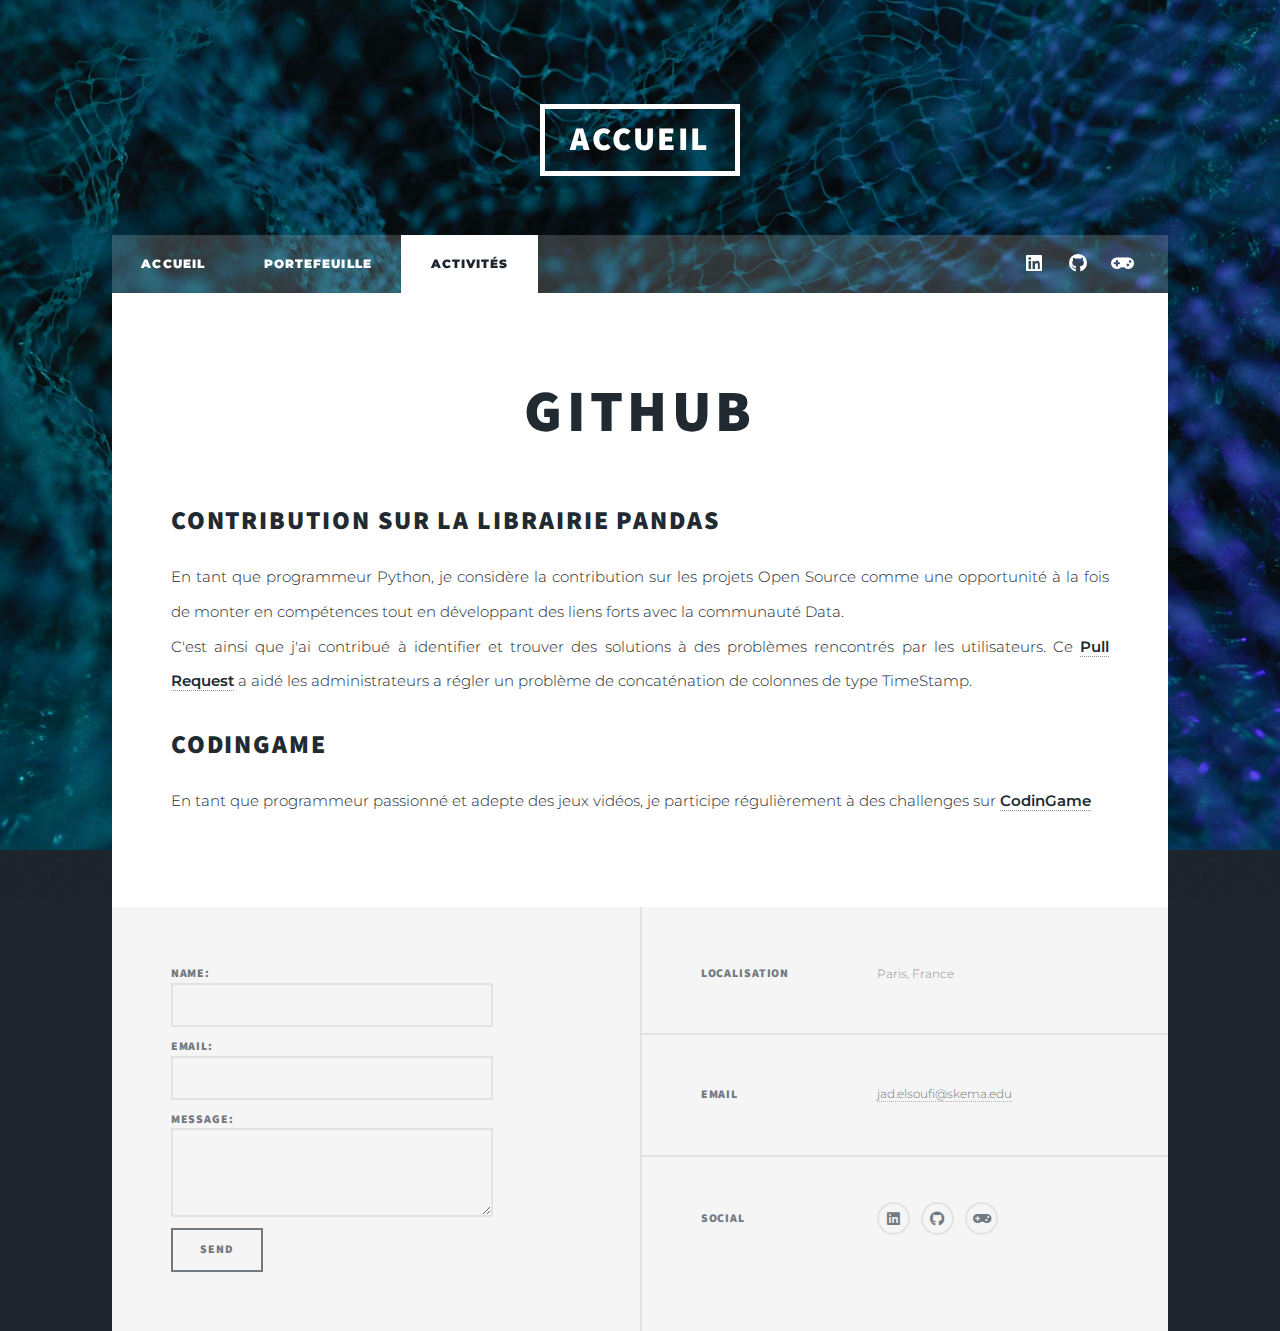
==== commit fd325e9a: "first deployment" ====
--- a/activites.html
+++ b/activites.html
@@ -6,7 +6,7 @@
 -->
 <html>
 	<head>
-		<title>Elements Reference - Massively by HTML5 UP</title>
+		<title>Jad El Soufi - Data Analyst</title>
 		<meta charset="utf-8" />
 		<meta name="viewport" content="width=device-width, initial-scale=1, user-scalable=no" />
 		<link rel="stylesheet" href="assets/css/main.css" />
@@ -14,485 +14,108 @@
 	</head>
 	<body class="is-preload">
 
+
 		<!-- Wrapper -->
-			<div id="wrapper">
+		<div id="wrapper">
 
-				<!-- Header -->
-					<header id="header">
-						<a href="index.html" class="logo">Massively</a>
-					</header>
+			<!-- Header -->
+				<header id="header">
+					<a href="index.html" class="logo">Accueil</a>
+				</header>
 
-				<!-- Nav -->
-					<nav id="nav">
-						<ul class="links">
-							<li><a href="index.html">This is Massively</a></li>
-							<li><a href="generic.html">Generic Page</a></li>
-							<li class="active"><a href="elements.html">Elements Reference</a></li>
-						</ul>
-						<ul class="icons">
-							<li><a href="#" class="icon brands fa-twitter"><span class="label">Twitter</span></a></li>
-							<li><a href="#" class="icon brands fa-facebook-f"><span class="label">Facebook</span></a></li>
-							<li><a href="#" class="icon brands fa-instagram"><span class="label">Instagram</span></a></li>
-							<li><a href="#" class="icon brands fa-github"><span class="label">GitHub</span></a></li>
-						</ul>
-					</nav>
-
+			<!-- Nav -->
+			<nav id="nav">
+				<ul class="links">
+					<li><a href="index.html">Accueil</a></li>
+					<li><a href="portefeuille.html">Portefeuille</a></li>
+					<li class="active"><a href="activites.html">Activités</a></li>
+				</ul>
+				<ul class="icons">
+					<li><a href="https://www.linkedin.com/in/jad-el-soufi" class="icon brands alt fa-linkedin"><span class="label">linkedin</span></a></li>
+					<li><a href="https://github.com/jadelsoufi" class="icon brands fa-github"><span class="label">GitHub</span></a></li>
+					<li><a href="https://www.codingame.com/profile/846dd4650b0fd6b2d9624d7a0caab8d67765705" class="icon solid fa-gamepad"><span class="label">CodinGame</span></a></li>
+				</ul>
+			</nav>
 				<!-- Main -->
 					<div id="main">
 
 						<!-- Post -->
 							<section class="post">
 								<header class="major">
-									<h1>Elements<br />
-									Reference</h1>
+									<h1>Github<br />
+									</h1>
 								</header>
 
 								<!-- Text stuff -->
-									<h2>Text</h2>
-									<p>This is <b>bold</b> and this is <strong>strong</strong>. This is <i>italic</i> and this is <em>emphasized</em>.
-									This is <sup>superscript</sup> text and this is <sub>subscript</sub> text.
-									This is <u>underlined</u> and this is code: <code>for (;;) { ... }</code>.
-									Finally, this is a <a href="#">link</a>.</p>
-									<hr />
-									<h2>Heading Level 2</h2>
-									<h3>Heading Level 3</h3>
-									<h4>Heading Level 4</h4>
-									<h5>Heading Level 5</h5>
-									<h6>Heading Level 6</h6>
-									<hr />
+									<h2>Contribution sur la librairie Pandas</h2>
+									<p>En tant que programmeur Python, je considère la contribution sur les projets Open Source comme une opportunité à la fois de monter en compétences
+										tout en développant des liens forts avec la communauté Data. <br />
+										C'est ainsi que j'ai contribué à identifier et trouver des solutions à des problèmes rencontrés par les utilisateurs.
+										Ce <a href="https://github.com/pandas-dev/pandas/pull/55660"><b>Pull Request</b></a> a aidé les administrateurs a régler un problème de concaténation de colonnes de type TimeStamp.</p>
+
 									<header>
-										<h2>Heading with a Subtitle</h2>
-										<p>Lorem ipsum dolor sit amet nullam id egestas urna aliquam</p>
+										<h2>CodinGame</h2>
 									</header>
-									<p>Nunc lacinia ante nunc ac lobortis. Interdum adipiscing gravida odio porttitor sem non mi integer non faucibus ornare mi ut ante amet placerat aliquet. Volutpat eu sed ante lacinia sapien lorem accumsan varius montes viverra nibh in adipiscing blandit tempus accumsan.</p>
-									<header>
-										<h3>Heading with a Subtitle</h3>
-										<p>Lorem ipsum dolor sit amet nullam id egestas urna aliquam</p>
-									</header>
-									<p>Nunc lacinia ante nunc ac lobortis. Interdum adipiscing gravida odio porttitor sem non mi integer non faucibus ornare mi ut ante amet placerat aliquet. Volutpat eu sed ante lacinia sapien lorem accumsan varius montes viverra nibh in adipiscing blandit tempus accumsan.</p>
-									<header>
-										<h4>Heading with a Subtitle</h4>
-										<p>Lorem ipsum dolor sit amet nullam id egestas urna aliquam</p>
-									</header>
-									<p>Nunc lacinia ante nunc ac lobortis. Interdum adipiscing gravida odio porttitor sem non mi integer non faucibus ornare mi ut ante amet placerat aliquet. Volutpat eu sed ante lacinia sapien lorem accumsan varius montes viverra nibh in adipiscing blandit tempus accumsan.</p>
-
-									<hr />
-
-								<!-- Lists -->
-									<h2>Lists</h2>
-									<div class="row">
-										<div class="col-6 col-12-small">
-
-											<h3>Unordered</h3>
-											<ul>
-												<li>Dolor pulvinar etiam.</li>
-												<li>Sagittis lorem eleifend.</li>
-												<li>Felis feugiat dolore viverra.</li>
-												<li>Dolor pulvinar etiam.</li>
-											</ul>
-
-											<h3>Alternate</h3>
-											<ul class="alt">
-												<li>Dolor pulvinar etiam etiam.</li>
-												<li>Sagittis adipiscing eleifend.</li>
-												<li>Felis enim dolore viverra.</li>
-												<li>Dolor pulvinar etiam etiam.</li>
-											</ul>
-
-										</div>
-										<div class="col-6 col-12-small">
-
-											<h3>Ordered</h3>
-											<ol>
-												<li>Dolor pulvinar etiam.</li>
-												<li>Etiam vel felis at viverra.</li>
-												<li>Felis enim feugiat magna.</li>
-												<li>Etiam vel felis nullam.</li>
-												<li>Felis enim et tempus.</li>
-											</ol>
-
-											<h3>Icons</h3>
-											<ul class="icons">
-												<li><a href="#" class="icon brands fa-twitter"><span class="label">Twitter</span></a></li>
-												<li><a href="#" class="icon brands fa-facebook-f"><span class="label">Facebook</span></a></li>
-												<li><a href="#" class="icon brands fa-instagram"><span class="label">Instagram</span></a></li>
-												<li><a href="#" class="icon brands fa-github"><span class="label">Github</span></a></li>
-												<li><a href="#" class="icon brands fa-dribbble"><span class="label">Dribbble</span></a></li>
-											</ul>
-											<ul class="icons alt">
-												<li><a href="#" class="icon brands alt fa-twitter"><span class="label">Twitter</span></a></li>
-												<li><a href="#" class="icon brands alt fa-facebook-f"><span class="label">Facebook</span></a></li>
-												<li><a href="#" class="icon brands alt fa-instagram"><span class="label">Instagram</span></a></li>
-												<li><a href="#" class="icon brands alt fa-github"><span class="label">Github</span></a></li>
-												<li><a href="#" class="icon brands alt fa-dribbble"><span class="label">Dribbble</span></a></li>
-											</ul>
-
-										</div>
-									</div>
-									<h3>Definition</h3>
-									<dl>
-										<dt>Item 1</dt>
-										<dd>
-											<p>Lorem ipsum dolor vestibulum ante ipsum primis in faucibus vestibulum. Blandit adipiscing eu felis iaculis volutpat ac adipiscing accumsan eu faucibus. Integer ac pellentesque praesent.</p>
-										</dd>
-										<dt>Item 2</dt>
-										<dd>
-											<p>Lorem ipsum dolor vestibulum ante ipsum primis in faucibus vestibulum. Blandit adipiscing eu felis iaculis volutpat ac adipiscing accumsan eu faucibus. Integer ac pellentesque praesent.</p>
-										</dd>
-										<dt>Item 3</dt>
-										<dd>
-											<p>Lorem ipsum dolor vestibulum ante ipsum primis in faucibus vestibulum. Blandit adipiscing eu felis iaculis volutpat ac adipiscing accumsan eu faucibus. Integer ac pellentesque praesent.</p>
-										</dd>
-									</dl>
-
-									<h3>Actions</h3>
-									<ul class="actions">
-										<li><a href="#" class="button primary">Primary</a></li>
-										<li><a href="#" class="button">Default</a></li>
-									</ul>
-									<ul class="actions small">
-										<li><a href="#" class="button primary small">Small</a></li>
-										<li><a href="#" class="button small">Small</a></li>
-									</ul>
-									<div class="row">
-										<div class="col-6 col-12-small">
-											<ul class="actions stacked">
-												<li><a href="#" class="button primary">Default</a></li>
-												<li><a href="#" class="button">Default</a></li>
-											</ul>
-										</div>
-										<div class="col-6 col-12-small">
-											<ul class="actions stacked">
-												<li><a href="#" class="button primary small">Small</a></li>
-												<li><a href="#" class="button small">Small</a></li>
-											</ul>
-										</div>
-									</div>
-									<div class="row">
-										<div class="col-6 col-12-small">
-											<ul class="actions stacked">
-												<li><a href="#" class="button primary fit">Default</a></li>
-												<li><a href="#" class="button fit">Default</a></li>
-											</ul>
-										</div>
-										<div class="col-6 col-12-small">
-											<ul class="actions stacked">
-												<li><a href="#" class="button primary small fit">Small</a></li>
-												<li><a href="#" class="button small fit">Small</a></li>
-											</ul>
-										</div>
-									</div>
-
-									<hr />
-
-								<!-- Blockquote -->
-									<h2>Blockquote</h2>
-									<blockquote>Fringilla nisl. Donec accumsan interdum nisi, quis tincidunt felis sagittis eget tempus euismod. Vestibulum ante ipsum primis in faucibus vestibulum. Blandit adipiscing eu felis iaculis volutpat ac adipiscing accumsan faucibus. Vestibulum ante ipsum primis in faucibus vestibulum. Blandit adipiscing eu felis.</blockquote>
-
-									<hr />
-
-								<!-- Table -->
-									<h2>Table</h2>
-
-									<h3>Default</h3>
-									<div class="table-wrapper">
-										<table>
-											<thead>
-												<tr>
-													<th>Name</th>
-													<th>Description</th>
-													<th>Price</th>
-												</tr>
-											</thead>
-											<tbody>
-												<tr>
-													<td>Item 1</td>
-													<td>Ante turpis integer aliquet porttitor.</td>
-													<td>29.99</td>
-												</tr>
-												<tr>
-													<td>Item 2</td>
-													<td>Vis ac commodo adipiscing arcu aliquet.</td>
-													<td>19.99</td>
-												</tr>
-												<tr>
-													<td>Item 3</td>
-													<td> Morbi faucibus arcu accumsan lorem.</td>
-													<td>29.99</td>
-												</tr>
-												<tr>
-													<td>Item 4</td>
-													<td>Vitae integer tempus condimentum.</td>
-													<td>19.99</td>
-												</tr>
-												<tr>
-													<td>Item 5</td>
-													<td>Ante turpis integer aliquet porttitor.</td>
-													<td>29.99</td>
-												</tr>
-											</tbody>
-											<tfoot>
-												<tr>
-													<td colspan="2"></td>
-													<td>100.00</td>
-												</tr>
-											</tfoot>
-										</table>
-									</div>
-
-									<h3>Alternate</h3>
-									<div class="table-wrapper">
-										<table class="alt">
-											<thead>
-												<tr>
-													<th>Name</th>
-													<th>Description</th>
-													<th>Price</th>
-												</tr>
-											</thead>
-											<tbody>
-												<tr>
-													<td>Item 1</td>
-													<td>Ante turpis integer aliquet porttitor.</td>
-													<td>29.99</td>
-												</tr>
-												<tr>
-													<td>Item 2</td>
-													<td>Vis ac commodo adipiscing arcu aliquet.</td>
-													<td>19.99</td>
-												</tr>
-												<tr>
-													<td>Item 3</td>
-													<td> Morbi faucibus arcu accumsan lorem.</td>
-													<td>29.99</td>
-												</tr>
-												<tr>
-													<td>Item 4</td>
-													<td>Vitae integer tempus condimentum.</td>
-													<td>19.99</td>
-												</tr>
-												<tr>
-													<td>Item 5</td>
-													<td>Ante turpis integer aliquet porttitor.</td>
-													<td>29.99</td>
-												</tr>
-											</tbody>
-											<tfoot>
-												<tr>
-													<td colspan="2"></td>
-													<td>100.00</td>
-												</tr>
-											</tfoot>
-										</table>
-									</div>
-
-									<hr />
-
-								<!-- Buttons -->
-									<h2>Buttons</h2>
-									<ul class="actions">
-										<li><a href="#" class="button primary">Primary</a></li>
-										<li><a href="#" class="button">Default</a></li>
-									</ul>
-									<ul class="actions">
-										<li><a href="#" class="button primary large">Large</a></li>
-										<li><a href="#" class="button">Default</a></li>
-										<li><a href="#" class="button small">Small</a></li>
-									</ul>
-									<ul class="actions fit">
-										<li><a href="#" class="button primary fit">Fit</a></li>
-										<li><a href="#" class="button fit">Fit</a></li>
-									</ul>
-									<ul class="actions fit small">
-										<li><a href="#" class="button primary fit small">Fit + Small</a></li>
-										<li><a href="#" class="button fit small">Fit + Small</a></li>
-									</ul>
-									<ul class="actions">
-										<li><a href="#" class="button primary icon solid fa-search">Icon</a></li>
-										<li><a href="#" class="button icon solid fa-download">Icon</a></li>
-									</ul>
-									<ul class="actions">
-										<li><span class="button primary disabled">Primary</span></li>
-										<li><span class="button disabled">Default</span></li>
-									</ul>
-
-									<hr />
-
-								<!-- Form -->
-									<h2>Form</h2>
-
-									<form method="post" action="#">
-										<div class="row gtr-uniform">
-											<div class="col-6 col-12-xsmall">
-												<input type="text" name="demo-name" id="demo-name" value="" placeholder="Name" />
-											</div>
-											<div class="col-6 col-12-xsmall">
-												<input type="email" name="demo-email" id="demo-email" value="" placeholder="Email" />
-											</div>
-											<!-- Break -->
-											<div class="col-12">
-												<select name="demo-category" id="demo-category">
-													<option value="">- Category -</option>
-													<option value="1">Manufacturing</option>
-													<option value="1">Shipping</option>
-													<option value="1">Administration</option>
-													<option value="1">Human Resources</option>
-												</select>
-											</div>
-											<!-- Break -->
-											<div class="col-4 col-12-small">
-												<input type="radio" id="demo-priority-low" name="demo-priority" checked>
-												<label for="demo-priority-low">Low</label>
-											</div>
-											<div class="col-4 col-12-small">
-												<input type="radio" id="demo-priority-normal" name="demo-priority">
-												<label for="demo-priority-normal">Normal</label>
-											</div>
-											<div class="col-4 col-12-small">
-												<input type="radio" id="demo-priority-high" name="demo-priority">
-												<label for="demo-priority-high">High</label>
-											</div>
-											<!-- Break -->
-											<div class="col-6 col-12-small">
-												<input type="checkbox" id="demo-copy" name="demo-copy">
-												<label for="demo-copy">Email me a copy</label>
-											</div>
-											<div class="col-6 col-12-small">
-												<input type="checkbox" id="demo-human" name="demo-human" checked>
-												<label for="demo-human">I am a human</label>
-											</div>
-											<!-- Break -->
-											<div class="col-12">
-												<textarea name="demo-message" id="demo-message" placeholder="Enter your message" rows="6"></textarea>
-											</div>
-											<!-- Break -->
-											<div class="col-12">
-												<ul class="actions">
-													<li><input type="submit" value="Send Message" class="primary" /></li>
-													<li><input type="reset" value="Reset" /></li>
-												</ul>
-											</div>
-										</div>
-									</form>
-
-									<hr />
-
-								<!-- Image -->
-									<h2>Image</h2>
-
-									<h3>Fit</h3>
-									<span class="image fit"><img src="images/pic01.jpg" alt="" /></span>
-									<div class="box alt">
-										<div class="row gtr-50 gtr-uniform">
-											<div class="col-4"><span class="image fit"><img src="images/pic02.jpg" alt="" /></span></div>
-											<div class="col-4"><span class="image fit"><img src="images/pic03.jpg" alt="" /></span></div>
-											<div class="col-4"><span class="image fit"><img src="images/pic04.jpg" alt="" /></span></div>
-											<!-- Break -->
-											<div class="col-4"><span class="image fit"><img src="images/pic04.jpg" alt="" /></span></div>
-											<div class="col-4"><span class="image fit"><img src="images/pic02.jpg" alt="" /></span></div>
-											<div class="col-4"><span class="image fit"><img src="images/pic03.jpg" alt="" /></span></div>
-											<!-- Break -->
-											<div class="col-4"><span class="image fit"><img src="images/pic03.jpg" alt="" /></span></div>
-											<div class="col-4"><span class="image fit"><img src="images/pic04.jpg" alt="" /></span></div>
-											<div class="col-4"><span class="image fit"><img src="images/pic02.jpg" alt="" /></span></div>
-										</div>
-									</div>
-
-									<h3>Left &amp; Right</h3>
-									<p><span class="image left"><img src="images/pic08.jpg" alt="" /></span>Lorem ipsum dolor sit accumsan interdum nisi, quis tincidunt felis sagittis eget. tempus euismod. Vestibulum ante ipsum primis in faucibus vestibulum. Blandit adipiscing eu felis iaculis volutpat ac adipiscing accumsan eu faucibus. Integer ac pellentesque praesent tincidunt felis sagittis eget. tempus euismod. Vestibulum ante ipsum primis sagittis eget. tempus euismod. Vestibulum ante ipsum primis in faucibus vestibulum. Blandit adipiscing eu felis iaculis volutpat ac adipiscing accumsan eu faucibus. Integer ac pellentesque praesent tincidunt felis sagittis eget. tempus euismod. Vestibulum ante ipsum primis in faucibus vestibulum. Blandit adipiscing eu felis iaculis volutpat ac adipiscing accumsan eu faucibus. Integer ac pellentesque praesent. Vestibulum ante ipsum primis in faucibus magna blandit adipiscing eu felis iaculis.</p>
-									<p><span class="image right"><img src="images/pic09.jpg" alt="" /></span>Lorem ipsum dolor sit accumsan interdum nisi, quis tincidunt felis sagittis eget. tempus euismod. Vestibulum ante ipsum primis in faucibus vestibulum. Blandit adipiscing eu felis iaculis volutpat ac adipiscing accumsan eu faucibus. Integer ac pellentesque praesent tincidunt felis sagittis eget. tempus euismod. Vestibulum ante ipsum primis sagittis eget. tempus euismod. Vestibulum ante ipsum primis in faucibus vestibulum. Blandit adipiscing eu felis iaculis volutpat ac adipiscing accumsan eu faucibus. Integer ac pellentesque praesent tincidunt felis sagittis eget. tempus euismod. Vestibulum ante ipsum primis in faucibus vestibulum. Blandit adipiscing eu felis iaculis volutpat ac adipiscing accumsan eu faucibus. Integer ac pellentesque praesent. Vestibulum ante ipsum primis in faucibus magna blandit adipiscing eu felis iaculis.</p>
-
-									<hr />
-
-								<!-- Box -->
-									<h2>Box</h2>
-									<div class="box">
-										<p>Felis sagittis eget tempus primis in faucibus vestibulum. Blandit adipiscing eu felis iaculis volutpat ac adipiscing accumsan eu faucibus. Integer ac pellentesque praesent tincidunt felis sagittis eget. tempus euismod. Magna sed etiam ante ipsum primis in faucibus vestibulum. Blandit adipiscing eu ipsum primis in faucibus vestibulum. Blandit adipiscing eu felis iaculis volutpat ac adipiscing accumsan eu faucibus lorem ipsum dolor sit amet nullam. Integer ac pellentesque praesent tincidunt felis sagittis eget. tempus euismod. Vestibulum ante ipsum primis sagittis eget. tempus euismod. Vestibulum ante ipsum primis in faucibus vestibulum. Blandit adipiscing eu felis iaculis volutpat ac adipiscing accumsan eu faucibus. Integer ac pellentesque praesent tincidunt felis sagittis eget. tempus euismod. Vestibulum ante ipsum primis in faucibus vestibulum. Blandit adipiscing eu felis iaculis volutpat ac adipiscing accumsan eu faucibus. Integer ac pellentesque praesent. Vestibulum ante ipsum primis in faucibus magna blandit adipiscing eu felis iaculis volutpat lorem ipsum dolor.</p>
-									</div>
-
-									<hr />
-
-								<!-- Preformatted Code -->
-									<h2>Preformatted</h2>
-									<pre><code>i = 0;
-
-while (!deck.isInOrder()) {
-    print 'Iteration ' + i;
-    deck.shuffle();
-    i++;
-}
-
-print 'It took ' + i + ' iterations to sort the deck.';
-</code></pre>
-
+									<p>En tant que programmeur passionné et adepte des jeux vidéos, je participe régulièrement à des challenges sur <a href="https://www.codingame.com/profile/846dd4650b0fd6b2d9624d7a0caab8d67765705"><b>CodinGame</b></a> </p>
 							</section>
-
 					</div>
 
-				<!-- Footer -->
-					<footer id="footer">
-						<section>
-							<form method="post" action="#">
-								<div class="fields">
-									<div class="field">
-										<label for="name">Name</label>
-										<input type="text" name="name" id="name" />
-									</div>
-									<div class="field">
-										<label for="email">Email</label>
-										<input type="text" name="email" id="email" />
-									</div>
-									<div class="field">
-										<label for="message">Message</label>
-										<textarea name="message" id="message" rows="3"></textarea>
-									</div>
-								</div>
-								<ul class="actions">
-									<li><input type="submit" value="Send Message" /></li>
-								</ul>
-							</form>
-						</section>
-						<section class="split contact">
-							<section class="alt">
-								<h3>Address</h3>
-								<p>1234 Somewhere Road #87257<br />
-								Nashville, TN 00000-0000</p>
-							</section>
-							<section>
-								<h3>Phone</h3>
-								<p><a href="#">(000) 000-0000</a></p>
-							</section>
-							<section>
-								<h3>Email</h3>
-								<p><a href="#">info@untitled.tld</a></p>
-							</section>
-							<section>
-								<h3>Social</h3>
-								<ul class="icons alt">
-									<li><a href="#" class="icon brands alt fa-twitter"><span class="label">Twitter</span></a></li>
-									<li><a href="#" class="icon brands alt fa-facebook-f"><span class="label">Facebook</span></a></li>
-									<li><a href="#" class="icon brands alt fa-instagram"><span class="label">Instagram</span></a></li>
-									<li><a href="#" class="icon brands alt fa-github"><span class="label">GitHub</span></a></li>
-								</ul>
-							</section>
-						</section>
-					</footer>
+			<!-- Footer -->
+			<footer id="footer">
+				<section>
+					  <form
+					  action="https://formspree.io/f/mgejjnrp"
+					  method="POST"
+					>
+						<label>
+						  Name:
+						  <input type="text" name="name">
+						</label>
+					  <label>
+						Email:
+						<input type="email" name="email">
+					  </label>
+					  <label>
+						Message:
+						<textarea name="message"></textarea>
+					  </label>
+					  <!-- your other form fields go here -->
+					  <button type="submit">Send</button>
+					</form>
+				</section>
+				<section class="split contact">
+					<section class="alt">
+						<h3>Localisation</h3>
+						<p>Paris, France<br />
+						</p>
+					</section>
+					<section>
+						<h3>Email</h3>
+						<p><a href="#">jad.elsoufi@skema.edu</a></p>
+					</section>
+					<section>
+						<h3>Social</h3>
+						<ul class="icons alt">
+							<li><a href="https://www.linkedin.com/in/jad-el-soufi" class="icon brands alt fa-linkedin"><span class="label">linkedin</span></a></li>
+							<li><a href="https://github.com/jadelsoufi" class="icon brands fa-github"><span class="label">GitHub</span></a></li>
+							<li><a href="https://www.codingame.com/profile/846dd4650b0fd6b2d9624d7a0caab8d67765705" class="icon solid fa-gamepad"><span class="label">CodinGame</span></a></li>
+						</ul>
+					</section>
+				</section>
+			</footer>
 
-				<!-- Copyright -->
-					<div id="copyright">
-						<ul><li>&copy; Untitled</li><li>Design: <a href="https://html5up.net">HTML5 UP</a></li></ul>
-					</div>
 
-			</div>
 
-		<!-- Scripts -->
-			<script src="assets/js/jquery.min.js"></script>
-			<script src="assets/js/jquery.scrollex.min.js"></script>
-			<script src="assets/js/jquery.scrolly.min.js"></script>
-			<script src="assets/js/browser.min.js"></script>
-			<script src="assets/js/breakpoints.min.js"></script>
-			<script src="assets/js/util.js"></script>
-			<script src="assets/js/main.js"></script>
+	</div>
 
-	</body>
+<!-- Scripts -->
+	<script src="assets/js/jquery.min.js"></script>
+	<script src="assets/js/jquery.scrollex.min.js"></script>
+	<script src="assets/js/jquery.scrolly.min.js"></script>
+	<script src="assets/js/browser.min.js"></script>
+	<script src="assets/js/breakpoints.min.js"></script>
+	<script src="assets/js/util.js"></script>
+	<script src="assets/js/main.js"></script>
+
+</body>
 </html>--- a/assets/css/main.css
+++ b/assets/css/main.css
@@ -1,4 +1,5 @@
 @import url(fontawesome-all.min.css);
+@import url("https://fonts.googleapis.com/css2?family=Montserrat:wght@200&display=swap");
 @import url("https://fonts.googleapis.com/css?family=Merriweather:300,700,300italic,700italic|Source+Sans+Pro:900");
 
 /*
@@ -159,7 +160,7 @@
 	body, input, select, textarea {
 		font-family: "Montserrat", Georgia, serif;
 		font-weight: 300;
-		font-size: 1rem;
+		font-size: 1.rem;
 		line-height: 2.375;
 	}
 
@@ -3400,7 +3401,7 @@
 		}
 
 		#intro p {
-			font-size: 1.25rem;
+			font-size: 2.rem;
 			font-style: italic;
 			margin-top: 3.25rem;
 			text-align: center;
@@ -4302,6 +4303,7 @@
 		#footer form label,
 		#footer h3,
 		#footer p {
+			margin-right: 6rem; /* Adjust the value as needed */
 			font-size: 0.8rem;
 		}
 
